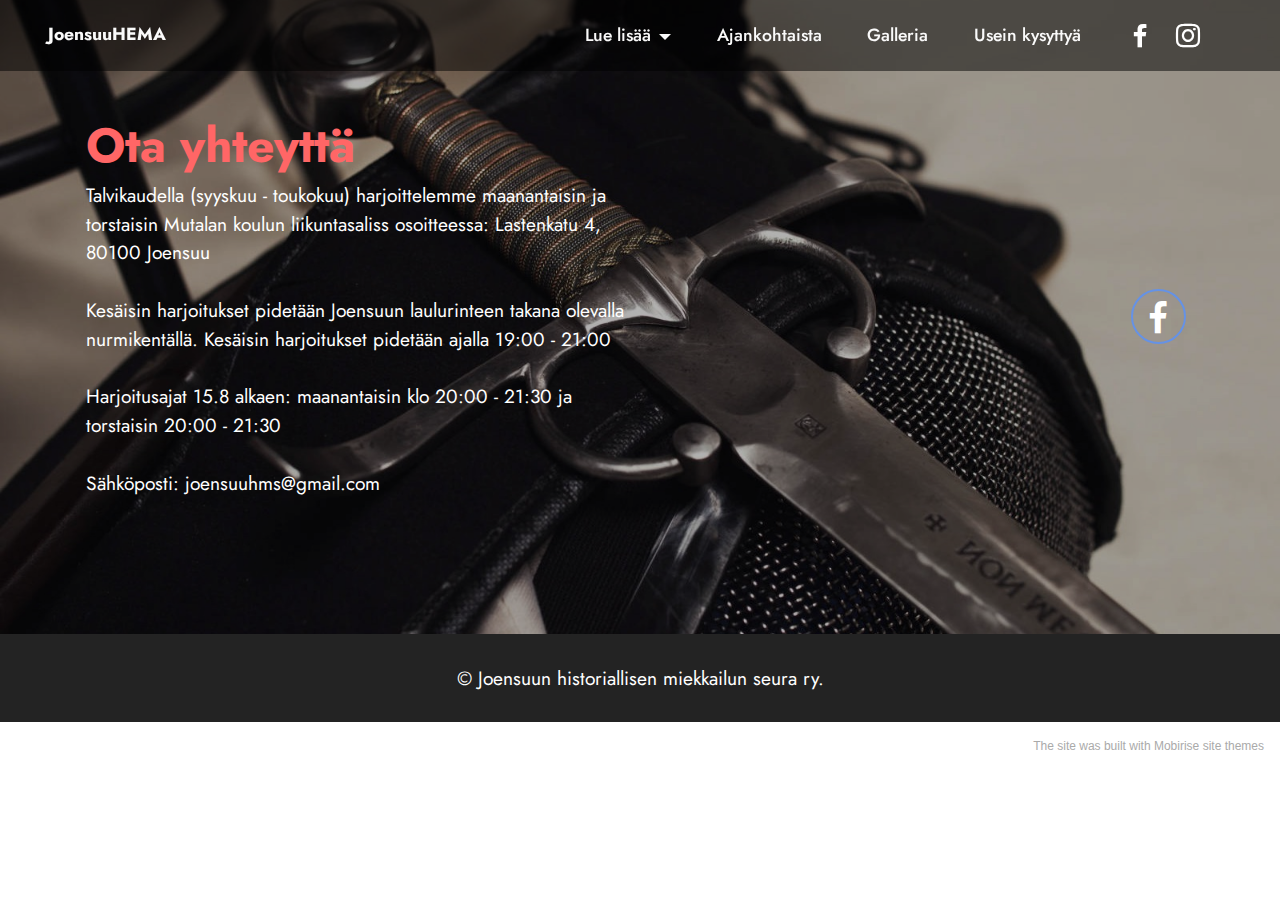
==== contact.html @ f4317c6a "eka lataus" ====
<!DOCTYPE html>
<html  >
<head>
  <!-- Site made with Mobirise Website Builder v5.2.0, https://mobirise.com -->
  <meta charset="UTF-8">
  <meta http-equiv="X-UA-Compatible" content="IE=edge">
  <meta name="generator" content="Mobirise v5.2.0, mobirise.com">
  <meta name="viewport" content="width=device-width, initial-scale=1, minimum-scale=1">
  <link rel="shortcut icon" href="assets/images/logo.png" type="image/x-icon">
  <meta name="description" content="">
  
  
  <title>Ota yhteyttä</title>
  <link rel="stylesheet" href="assets/tether/tether.min.css">
  <link rel="stylesheet" href="assets/bootstrap/css/bootstrap.min.css">
  <link rel="stylesheet" href="assets/bootstrap/css/bootstrap-grid.min.css">
  <link rel="stylesheet" href="assets/bootstrap/css/bootstrap-reboot.min.css">
  <link rel="stylesheet" href="assets/web/assets/gdpr-plugin/gdpr-styles.css">
  <link rel="stylesheet" href="assets/dropdown/css/style.css">
  <link rel="stylesheet" href="assets/socicon/css/styles.css">
  <link rel="stylesheet" href="assets/theme/css/style.css">
  <link rel="preload" as="style" href="assets/mobirise/css/mbr-additional.css"><link rel="stylesheet" href="assets/mobirise/css/mbr-additional.css" type="text/css">
  
  
  
  
</head>
<body>
  
  <section class="menu menu3 cid-siMtjg2NMk" once="menu" id="menu3-18">
    
    <nav class="navbar navbar-dropdown navbar-fixed-top navbar-expand-lg">
        <div class="container-fluid">
            <div class="navbar-brand">
                
                <span class="navbar-caption-wrap"><a class="navbar-caption text-white text-primary display-4" href="index.html">JoensuuHEMA</a></span>
            </div>
            <button class="navbar-toggler" type="button" data-toggle="collapse" data-target="#navbarSupportedContent" aria-controls="navbarNavAltMarkup" aria-expanded="false" aria-label="Toggle navigation">
                <div class="hamburger">
                    <span></span>
                    <span></span>
                    <span></span>
                    <span></span>
                </div>
            </button>
            <div class="collapse navbar-collapse" id="navbarSupportedContent">
                <ul class="navbar-nav nav-dropdown nav-right" data-app-modern-menu="true"><li class="nav-item dropdown"><a class="nav-link link text-white text-primary dropdown-toggle display-4" href="#" data-toggle="dropdown-submenu" aria-expanded="false">Lue lisää</a><div class="dropdown-menu"><a class="text-white text-primary dropdown-item display-4" href="readmore.html" aria-expanded="false">Tietoa lajista</a><a class="text-white text-primary dropdown-item display-4" href="contact.html">Ota yhteyttä</a></div></li>
                    <li class="nav-item"><a class="nav-link link text-white text-primary display-4" href="needtoknow.html">Ajankohtaista</a></li><li class="nav-item"><a class="nav-link link text-white text-primary display-4" href="gallery.html">Galleria</a></li>
                    <li class="nav-item"><a class="nav-link link text-white text-primary display-4" href="faq.html" aria-expanded="false">Usein kysyttyä</a>
                    </li></ul>
                <div class="icons-menu">
                    <a class="iconfont-wrapper" href="https://www.facebook.com/joensuuhms" target="_blank">
                        <span class="p-2 mbr-iconfont socicon-facebook socicon"></span>
                    </a>
                    <a class="iconfont-wrapper" href="https://www.instagram.com/joensuuhms/" target="_blank">
                        <span class="p-2 mbr-iconfont socicon-instagram socicon"></span>
                    </a>
                    
                    
                </div>
                
            </div>
        </div>
    </nav>
</section>

<section class="contacts4 cid-siYjBQ15OX" id="contacts4-1d">

    

    <div class="mbr-overlay" style="opacity: 0.3; background-color: rgb(0, 0, 0);">
    </div>

    <div class="container">
        <div class="row align-items-center justify-content-center">
            <div class="text-content col-12 col-md-6">
                <h2 class="mbr-section-title mbr-fonts-style display-2"><strong>Ota yhteyttä</strong><strong><br></strong></h2>
                <p class="mbr-text mbr-fonts-style display-7">Talvikaudella (syyskuu - toukokuu) harjoittelemme maanantaisin ja torstaisin Mutalan koulun liikuntasaliss osoitteessa: Lastenkatu 4, 80100 Joensuu<strong>
</strong><br>
<br>Kesäisin harjoitukset pidetään Joensuun laulurinteen takana olevalla nurmikentällä. Kesäisin harjoitukset pidetään ajalla 19:00 - 21:00
<br>
<br>Harjoitusajat 15.8 alkaen: maanantaisin  klo 20:00 - 21:30 ja torstaisin 20:00 - 21:30&nbsp;<br><br>Sähköposti: joensuuhms@gmail.com</p>
            </div>
            <div class="icons d-flex align-items-center col-12 col-md-6 justify-content-end mt-md-0 mt-2 flex-wrap">
                <a href="https://www.facebook.com/joensuuhms" target="_blank">
                    <span class="mbr-iconfont mbr-iconfont-social socicon-facebook socicon" style="color: rgb(255, 255, 255); fill: rgb(255, 255, 255);"></span>
                </a>
                
                
                
                
                
                
                
                
                
            </div>
        </div>
    </div>
    
</section>

<section class="footer7 cid-siNSGOagMr" once="footers" id="footer7-19">

    

    

    <div class="container">
        <div class="media-container-row align-center mbr-white">
            <div class="col-12">
                <p class="mbr-text mb-0 mbr-fonts-style display-7">
                    © Joensuun historiallisen miekkailun seura ry.</p>
            </div>
        </div>
    </div>
</section><section style="background-color: #fff; font-family: -apple-system, BlinkMacSystemFont, 'Segoe UI', 'Roboto', 'Helvetica Neue', Arial, sans-serif; color:#aaa; font-size:12px; padding: 0; align-items: center; display: flex;"><a href="https://mobirise.site/e" style="flex: 1 1; height: 3rem; padding-left: 1rem;"></a><p style="flex: 0 0 auto; margin:0; padding-right:1rem;"><a href="https://mobirise.site/q" style="color:#aaa;">The site</a> was built with Mobirise site themes</p></section><script src="assets/web/assets/jquery/jquery.min.js"></script>  <script src="assets/popper/popper.min.js"></script>  <script src="assets/tether/tether.min.js"></script>  <script src="assets/bootstrap/js/bootstrap.min.js"></script>  <script src="assets/web/assets/cookies-alert-plugin/cookies-alert-core.js"></script>  <script src="assets/web/assets/cookies-alert-plugin/cookies-alert-script.js"></script>  <script src="assets/smoothscroll/smooth-scroll.js"></script>  <script src="assets/dropdown/js/nav-dropdown.js"></script>  <script src="assets/dropdown/js/navbar-dropdown.js"></script>  <script src="assets/touchswipe/jquery.touch-swipe.min.js"></script>  <script src="assets/sociallikes/social-likes.js"></script>  <script src="assets/parallax/jarallax.min.js"></script>  <script src="assets/theme/js/script.js"></script>  
  
  
<input name="cookieData" type="hidden" data-cookie-customDialogSelector='null' data-cookie-colorText='#424a4d' data-cookie-colorBg='rgba(234, 239, 241, 0.99)' data-cookie-textButton='Agree' data-cookie-colorButton='' data-cookie-colorLink='#424a4d' data-cookie-underlineLink='true' data-cookie-text="We use cookies to give you the best experience. Read our <a href='privacy.html'>cookie policy</a>.">
  </body>
</html>
---- assets/web/assets/gdpr-plugin/gdpr-styles.css ----
.gdpr-block {
    padding: 10px;
    font-size: 14px;
    display: block;
    width: 100%;
    text-align: center;
}
.gdpr-block.covert {
	display: none;
}
.textGDPR {
    position: relative;
}
.gdpr-block label span.textGDPR input[name='gdpr']{
    width: 15px;
    height: 15px;
    margin: 0;
    position: absolute;
    top: 3px;
    left: -20px;
}
.gdpr-block label {
    color: #a7a7a7;
    vertical-align: middle;
    user-select: none;
    margin-bottom: 0;
}
---- assets/dropdown/css/style.css ----
.navbar-dropdown {
  left: 0;
  padding: 0;
  position: absolute;
  right: 0;
  top: 0;
  transition: all 0.45s ease;
  z-index: 1030;
  background: #282828; }
  .navbar-dropdown .navbar-logo {
    margin-right: 0.8rem;
    transition: margin 0.3s ease-in-out;
    vertical-align: middle; }
    .navbar-dropdown .navbar-logo img {
      height: 3.125rem;
      transition: all 0.3s ease-in-out; }
    .navbar-dropdown .navbar-logo.mbr-iconfont {
      font-size: 3.125rem;
      line-height: 3.125rem; }
  .navbar-dropdown .navbar-caption {
    font-weight: 700;
    white-space: normal;
    vertical-align: -4px;
    line-height: 3.125rem !important; }
    .navbar-dropdown .navbar-caption, .navbar-dropdown .navbar-caption:hover {
      color: inherit;
      text-decoration: none; }
  .navbar-dropdown .mbr-iconfont + .navbar-caption {
    vertical-align: -1px; }
  .navbar-dropdown.navbar-fixed-top {
    position: fixed; }
  .navbar-dropdown .navbar-brand span {
    vertical-align: -4px; }
  .navbar-dropdown.bg-color.transparent {
    background: none; }
  .navbar-dropdown.navbar-short .navbar-brand {
    padding: 0.625rem 0; }
    .navbar-dropdown.navbar-short .navbar-brand span {
      vertical-align: -1px; }
  .navbar-dropdown.navbar-short .navbar-caption {
    line-height: 2.375rem !important;
    vertical-align: -2px; }
  .navbar-dropdown.navbar-short .navbar-logo {
    margin-right: 0.5rem; }
    .navbar-dropdown.navbar-short .navbar-logo img {
      height: 2.375rem; }
    .navbar-dropdown.navbar-short .navbar-logo.mbr-iconfont {
      font-size: 2.375rem;
      line-height: 2.375rem; }
  .navbar-dropdown.navbar-short .mbr-table-cell {
    height: 3.625rem; }
  .navbar-dropdown .navbar-close {
    left: 0.6875rem;
    position: fixed;
    top: 0.75rem;
    z-index: 1000; }
  .navbar-dropdown .hamburger-icon {
    content: "";
    display: inline-block;
    vertical-align: middle;
    width: 16px;
    -webkit-box-shadow: 0 -6px 0 1px #282828,0 0 0 1px #282828,0 6px 0 1px #282828;
    -moz-box-shadow: 0 -6px 0 1px #282828,0 0 0 1px #282828,0 6px 0 1px #282828;
    box-shadow: 0 -6px 0 1px #282828,0 0 0 1px #282828,0 6px 0 1px #282828; }

.dropdown-menu .dropdown-toggle[data-toggle="dropdown-submenu"]::after {
  border-bottom: 0.35em solid transparent;
  border-left: 0.35em solid;
  border-right: 0;
  border-top: 0.35em solid transparent;
  margin-left: 0.3rem; }

.dropdown-menu .dropdown-item:focus {
  outline: 0; }

.nav-dropdown {
  font-size: 0.75rem;
  font-weight: 500;
  height: auto !important; }
  .nav-dropdown .nav-btn {
    padding-left: 1rem; }
  .nav-dropdown .link {
    margin: .667em 1.667em;
    font-weight: 500;
    padding: 0;
    transition: color .2s ease-in-out; }
    .nav-dropdown .link.dropdown-toggle {
      margin-right: 2.583em; }
      .nav-dropdown .link.dropdown-toggle::after {
        margin-left: .25rem;
        border-top: 0.35em solid;
        border-right: 0.35em solid transparent;
        border-left: 0.35em solid transparent;
        border-bottom: 0; }
      .nav-dropdown .link.dropdown-toggle[aria-expanded="true"] {
        margin: 0;
        padding: 0.667em 3.263em  0.667em 1.667em; }
  .nav-dropdown .link::after,
  .nav-dropdown .dropdown-item::after {
    color: inherit; }
  .nav-dropdown .btn {
    font-size: 0.75rem;
    font-weight: 700;
    letter-spacing: 0;
    margin-bottom: 0;
    padding-left: 1.25rem;
    padding-right: 1.25rem; }
  .nav-dropdown .dropdown-menu {
    border-radius: 0;
    border: 0;
    left: 0;
    margin: 0;
    padding-bottom: 1.25rem;
    padding-top: 1.25rem;
    position: relative; }
  .nav-dropdown .dropdown-submenu {
    margin-left: 0.125rem;
    top: 0; }
  .nav-dropdown .dropdown-item {
    font-weight: 500;
    line-height: 2;
    padding: 0.3846em 4.615em 0.3846em 1.5385em;
    position: relative;
    transition: color .2s ease-in-out, background-color .2s ease-in-out; }
    .nav-dropdown .dropdown-item::after {
      margin-top: -0.3077em;
      position: absolute;
      right: 1.1538em;
      top: 50%; }
    .nav-dropdown .dropdown-item:focus, .nav-dropdown .dropdown-item:hover {
      background: none; }

@media (max-width: 767px) {
  .nav-dropdown.navbar-toggleable-sm {
    bottom: 0;
    display: none;
    left: 0;
    overflow-x: hidden;
    position: fixed;
    top: 0;
    transform: translateX(-100%);
    -ms-transform: translateX(-100%);
    -webkit-transform: translateX(-100%);
    width: 18.75rem;
    z-index: 999; } }
.nav-dropdown.navbar-toggleable-xl {
  bottom: 0;
  display: none;
  left: 0;
  overflow-x: hidden;
  position: fixed;
  top: 0;
  transform: translateX(-100%);
  -ms-transform: translateX(-100%);
  -webkit-transform: translateX(-100%);
  width: 18.75rem;
  z-index: 999; }

.nav-dropdown-sm {
  display: block !important;
  overflow-x: hidden;
  overflow: auto;
  padding-top: 3.875rem; }
  .nav-dropdown-sm::after {
    content: "";
    display: block;
    height: 3rem;
    width: 100%; }
  .nav-dropdown-sm.collapse.in ~ .navbar-close {
    display: block !important; }
  .nav-dropdown-sm.collapsing, .nav-dropdown-sm.collapse.in {
    transform: translateX(0);
    -ms-transform: translateX(0);
    -webkit-transform: translateX(0);
    transition: all 0.25s ease-out;
    -webkit-transition: all 0.25s ease-out;
    background: #282828; }
  .nav-dropdown-sm.collapsing[aria-expanded="false"] {
    transform: translateX(-100%);
    -ms-transform: translateX(-100%);
    -webkit-transform: translateX(-100%); }
  .nav-dropdown-sm .nav-item {
    display: block;
    margin-left: 0 !important;
    padding-left: 0; }
  .nav-dropdown-sm .link,
  .nav-dropdown-sm .dropdown-item {
    border-top: 1px dotted rgba(255, 255, 255, 0.1);
    font-size: 0.8125rem;
    line-height: 1.6;
    margin: 0 !important;
    padding: 0.875rem 2.4rem 0.875rem 1.5625rem !important;
    position: relative;
    white-space: normal; }
    .nav-dropdown-sm .link:focus, .nav-dropdown-sm .link:hover,
    .nav-dropdown-sm .dropdown-item:focus,
    .nav-dropdown-sm .dropdown-item:hover {
      background: rgba(0, 0, 0, 0.2) !important;
      color: #c0a375; }
  .nav-dropdown-sm .nav-btn {
    position: relative;
    padding: 1.5625rem 1.5625rem 0 1.5625rem; }
    .nav-dropdown-sm .nav-btn::before {
      border-top: 1px dotted rgba(255, 255, 255, 0.1);
      content: "";
      left: 0;
      position: absolute;
      top: 0;
      width: 100%; }
    .nav-dropdown-sm .nav-btn + .nav-btn {
      padding-top: 0.625rem; }
      .nav-dropdown-sm .nav-btn + .nav-btn::before {
        display: none; }
  .nav-dropdown-sm .btn {
    padding: 0.625rem 0; }
  .nav-dropdown-sm .dropdown-toggle[data-toggle="dropdown-submenu"]::after {
    margin-left: .25rem;
    border-top: 0.35em solid;
    border-right: 0.35em solid transparent;
    border-left: 0.35em solid transparent;
    border-bottom: 0; }
  .nav-dropdown-sm .dropdown-toggle[data-toggle="dropdown-submenu"][aria-expanded="true"]::after {
    border-top: 0;
    border-right: 0.35em solid transparent;
    border-left: 0.35em solid transparent;
    border-bottom: 0.35em solid; }
  .nav-dropdown-sm .dropdown-menu {
    margin: 0;
    padding: 0;
    position: relative;
    top: 0;
    left: 0;
    width: 100%;
    border: 0;
    float: none;
    border-radius: 0;
    background: none; }
  .nav-dropdown-sm .dropdown-submenu {
    left: 100%;
    margin-left: 0.125rem;
    margin-top: -1.25rem;
    top: 0; }

.navbar-toggleable-sm .nav-dropdown .dropdown-menu {
  position: absolute; }

.navbar-toggleable-sm .nav-dropdown .dropdown-submenu {
  left: 100%;
  margin-left: 0.125rem;
  margin-top: -1.25rem;
  top: 0; }

.navbar-toggleable-sm.opened .nav-dropdown .dropdown-menu {
  position: relative; }

.navbar-toggleable-sm.opened .nav-dropdown .dropdown-submenu {
  left: 0;
  margin-left: 00rem;
  margin-top: 0rem;
  top: 0; }

.is-builder .nav-dropdown.collapsing {
  transition: none !important; }

/*# sourceMappingURL=style.css.map */
---- assets/socicon/css/styles.css ----
@charset "UTF-8";

@font-face {
  font-family: 'Socicon';
  src:  url('../fonts/socicon.eot');
  src:  url('../fonts/socicon.eot?#iefix') format('embedded-opentype'),
    url('../fonts/socicon.woff2') format('woff2'),
    url('../fonts/socicon.ttf') format('truetype'),
    url('../fonts/socicon.woff') format('woff'),
    url('../fonts/socicon.svg#socicon') format('svg');
  font-weight: normal;
  font-style: normal;
}

[data-icon]:before {
  font-family: "socicon" !important;
  content: attr(data-icon);
  font-style: normal !important;
  font-weight: normal !important;
  font-variant: normal !important;
  text-transform: none !important;
  speak: none;
  line-height: 1;
  -webkit-font-smoothing: antialiased;
  -moz-osx-font-smoothing: grayscale;
}

[class^="socicon-"], [class*=" socicon-"] {
  /* use !important to prevent issues with browser extensions that change fonts */
  font-family: 'Socicon' !important;
  speak: none;
  font-style: normal;
  font-weight: normal;
  font-variant: normal;
  text-transform: none;
  line-height: 1;

  /* Better Font Rendering =========== */
  -webkit-font-smoothing: antialiased;
  -moz-osx-font-smoothing: grayscale;
}

.socicon-eitaa:before {
  content: "\e97c";
}
.socicon-soroush:before {
  content: "\e97d";
}
.socicon-bale:before {
  content: "\e97e";
}
.socicon-zazzle:before {
  content: "\e97b";
}
.socicon-society6:before {
  content: "\e97a";
}
.socicon-redbubble:before {
  content: "\e979";
}
.socicon-avvo:before {
  content: "\e978";
}
.socicon-stitcher:before {
  content: "\e977";
}
.socicon-googlehangouts:before {
  content: "\e974";
}
.socicon-dlive:before {
  content: "\e975";
}
.socicon-vsco:before {
  content: "\e976";
}
.socicon-flipboard:before {
  content: "\e973";
}
.socicon-ubuntu:before {
  content: "\e958";
}
.socicon-artstation:before {
  content: "\e959";
}
.socicon-invision:before {
  content: "\e95a";
}
.socicon-torial:before {
  content: "\e95b";
}
.socicon-collectorz:before {
  content: "\e95c";
}
.socicon-seenthis:before {
  content: "\e95d";
}
.socicon-googleplaymusic:before {
  content: "\e95e";
}
.socicon-debian:before {
  content: "\e95f";
}
.socicon-filmfreeway:before {
  content: "\e960";
}
.socicon-gnome:before {
  content: "\e961";
}
.socicon-itchio:before {
  content: "\e962";
}
.socicon-jamendo:before {
  content: "\e963";
}
.socicon-mix:before {
  content: "\e964";
}
.socicon-sharepoint:before {
  content: "\e965";
}
.socicon-tinder:before {
  content: "\e966";
}
.socicon-windguru:before {
  content: "\e967";
}
.socicon-cdbaby:before {
  content: "\e968";
}
.socicon-elementaryos:before {
  content: "\e969";
}
.socicon-stage32:before {
  content: "\e96a";
}
.socicon-tiktok:before {
  content: "\e96b";
}
.socicon-gitter:before {
  content: "\e96c";
}
.socicon-letterboxd:before {
  content: "\e96d";
}
.socicon-threema:before {
  content: "\e96e";
}
.socicon-splice:before {
  content: "\e96f";
}
.socicon-metapop:before {
  content: "\e970";
}
.socicon-naver:before {
  content: "\e971";
}
.socicon-remote:before {
  content: "\e972";
}
.socicon-internet:before {
  content: "\e957";
}
.socicon-moddb:before {
  content: "\e94b";
}
.socicon-indiedb:before {
  content: "\e94c";
}
.socicon-traxsource:before {
  content: "\e94d";
}
.socicon-gamefor:before {
  content: "\e94e";
}
.socicon-pixiv:before {
  content: "\e94f";
}
.socicon-myanimelist:before {
  content: "\e950";
}
.socicon-blackberry:before {
  content: "\e951";
}
.socicon-wickr:before {
  content: "\e952";
}
.socicon-spip:before {
  content: "\e953";
}
.socicon-napster:before {
  content: "\e954";
}
.socicon-beatport:before {
  content: "\e955";
}
.socicon-hackerone:before {
  content: "\e956";
}
.socicon-hackernews:before {
  content: "\e946";
}
.socicon-smashwords:before {
  content: "\e947";
}
.socicon-kobo:before {
  content: "\e948";
}
.socicon-bookbub:before {
  content: "\e949";
}
.socicon-mailru:before {
  content: "\e94a";
}
.socicon-gitlab:before {
  content: "\e945";
}
.socicon-instructables:before {
  content: "\e944";
}
.socicon-portfolio:before {
  content: "\e943";
}
.socicon-codered:before {
  content: "\e940";
}
.socicon-origin:before {
  content: "\e941";
}
.socicon-nextdoor:before {
  content: "\e942";
}
.socicon-udemy:before {
  content: "\e93f";
}
.socicon-livemaster:before {
  content: "\e93e";
}
.socicon-crunchbase:before {
  content: "\e93b";
}
.socicon-homefy:before {
  content: "\e93c";
}
.socicon-calendly:before {
  content: "\e93d";
}
.socicon-realtor:before {
  content: "\e90f";
}
.socicon-tidal:before {
  content: "\e910";
}
.socicon-qobuz:before {
  content: "\e911";
}
.socicon-natgeo:before {
  content: "\e912";
}
.socicon-mastodon:before {
  content: "\e913";
}
.socicon-unsplash:before {
  content: "\e914";
}
.socicon-homeadvisor:before {
  content: "\e915";
}
.socicon-angieslist:before {
  content: "\e916";
}
.socicon-codepen:before {
  content: "\e917";
}
.socicon-slack:before {
  content: "\e918";
}
.socicon-openaigym:before {
  content: "\e919";
}
.socicon-logmein:before {
  content: "\e91a";
}
.socicon-fiverr:before {
  content: "\e91b";
}
.socicon-gotomeeting:before {
  content: "\e91c";
}
.socicon-aliexpress:before {
  content: "\e91d";
}
.socicon-guru:before {
  content: "\e91e";
}
.socicon-appstore:before {
  content: "\e91f";
}
.socicon-homes:before {
  content: "\e920";
}
.socicon-zoom:before {
  content: "\e921";
}
.socicon-alibaba:before {
  content: "\e922";
}
.socicon-craigslist:before {
  content: "\e923";
}
.socicon-wix:before {
  content: "\e924";
}
.socicon-redfin:before {
  content: "\e925";
}
.socicon-googlecalendar:before {
  content: "\e926";
}
.socicon-shopify:before {
  content: "\e927";
}
.socicon-freelancer:before {
  content: "\e928";
}
.socicon-seedrs:before {
  content: "\e929";
}
.socicon-bing:before {
  content: "\e92a";
}
.socicon-doodle:before {
  content: "\e92b";
}
.socicon-bonanza:before {
  content: "\e92c";
}
.socicon-squarespace:before {
  content: "\e92d";
}
.socicon-toptal:before {
  content: "\e92e";
}
.socicon-gust:before {
  content: "\e92f";
}
.socicon-ask:before {
  content: "\e930";
}
.socicon-trulia:before {
  content: "\e931";
}
.socicon-loomly:before {
  content: "\e932";
}
.socicon-ghost:before {
  content: "\e933";
}
.socicon-upwork:before {
  content: "\e934";
}
.socicon-fundable:before {
  content: "\e935";
}
.socicon-booking:before {
  content: "\e936";
}
.socicon-googlemaps:before {
  content: "\e937";
}
.socicon-zillow:before {
  content: "\e938";
}
.socicon-niconico:before {
  content: "\e939";
}
.socicon-toneden:before {
  content: "\e93a";
}
.socicon-augment:before {
  content: "\e908";
}
.socicon-bitbucket:before {
  content: "\e909";
}
.socicon-fyuse:before {
  content: "\e90a";
}
.socicon-yt-gaming:before {
  content: "\e90b";
}
.socicon-sketchfab:before {
  content: "\e90c";
}
.socicon-mobcrush:before {
  content: "\e90d";
}
.socicon-microsoft:before {
  content: "\e90e";
}
.socicon-pandora:before {
  content: "\e907";
}
.socicon-messenger:before {
  content: "\e906";
}
.socicon-gamewisp:before {
  content: "\e905";
}
.socicon-bloglovin:before {
  content: "\e904";
}
.socicon-tunein:before {
  content: "\e903";
}
.socicon-gamejolt:before {
  content: "\e901";
}
.socicon-trello:before {
  content: "\e902";
}
.socicon-spreadshirt:before {
  content: "\e900";
}
.socicon-500px:before {
  content: "\e000";
}
.socicon-8tracks:before {
  content: "\e001";
}
.socicon-airbnb:before {
  content: "\e002";
}
.socicon-alliance:before {
  content: "\e003";
}
.socicon-amazon:before {
  content: "\e004";
}
.socicon-amplement:before {
  content: "\e005";
}
.socicon-android:before {
  content: "\e006";
}
.socicon-angellist:before {
  content: "\e007";
}
.socicon-apple:before {
  content: "\e008";
}
.socicon-appnet:before {
  content: "\e009";
}
.socicon-baidu:before {
  content: "\e00a";
}
.socicon-bandcamp:before {
  content: "\e00b";
}
.socicon-battlenet:before {
  content: "\e00c";
}
.socicon-mixer:before {
  content: "\e00d";
}
.socicon-bebee:before {
  content: "\e00e";
}
.socicon-bebo:before {
  content: "\e00f";
}
.socicon-behance:before {
  content: "\e010";
}
.socicon-blizzard:before {
  content: "\e011";
}
.socicon-blogger:before {
  content: "\e012";
}
.socicon-buffer:before {
  content: "\e013";
}
.socicon-chrome:before {
  content: "\e014";
}
.socicon-coderwall:before {
  content: "\e015";
}
.socicon-curse:before {
  content: "\e016";
}
.socicon-dailymotion:before {
  content: "\e017";
}
.socicon-deezer:before {
  content: "\e018";
}
.socicon-delicious:before {
  content: "\e019";
}
.socicon-deviantart:before {
  content: "\e01a";
}
.socicon-diablo:before {
  content: "\e01b";
}
.socicon-digg:before {
  content: "\e01c";
}
.socicon-discord:before {
  content: "\e01d";
}
.socicon-disqus:before {
  content: "\e01e";
}
.socicon-douban:before {
  content: "\e01f";
}
.socicon-draugiem:before {
  content: "\e020";
}
.socicon-dribbble:before {
  content: "\e021";
}
.socicon-drupal:before {
  content: "\e022";
}
.socicon-ebay:before {
  content: "\e023";
}
.socicon-ello:before {
  content: "\e024";
}
.socicon-endomodo:before {
  content: "\e025";
}
.socicon-envato:before {
  content: "\e026";
}
.socicon-etsy:before {
  content: "\e027";
}
.socicon-facebook:before {
  content: "\e028";
}
.socicon-feedburner:before {
  content: "\e029";
}
.socicon-filmweb:before {
  content: "\e02a";
}
.socicon-firefox:before {
  content: "\e02b";
}
.socicon-flattr:before {
  content: "\e02c";
}
.socicon-flickr:before {
  content: "\e02d";
}
.socicon-formulr:before {
  content: "\e02e";
}
.socicon-forrst:before {
  content: "\e02f";
}
.socicon-foursquare:before {
  content: "\e030";
}
.socicon-friendfeed:before {
  content: "\e031";
}
.socicon-github:before {
  content: "\e032";
}
.socicon-goodreads:before {
  content: "\e033";
}
.socicon-google:before {
  content: "\e034";
}
.socicon-googlescholar:before {
  content: "\e035";
}
.socicon-googlegroups:before {
  content: "\e036";
}
.socicon-googlephotos:before {
  content: "\e037";
}
.socicon-googleplus:before {
  content: "\e038";
}
.socicon-grooveshark:before {
  content: "\e039";
}
.socicon-hackerrank:before {
  content: "\e03a";
}
.socicon-hearthstone:before {
  content: "\e03b";
}
.socicon-hellocoton:before {
  content: "\e03c";
}
.socicon-heroes:before {
  content: "\e03d";
}
.socicon-smashcast:before {
  content: "\e03e";
}
.socicon-horde:before {
  content: "\e03f";
}
.socicon-houzz:before {
  content: "\e040";
}
.socicon-icq:before {
  content: "\e041";
}
.socicon-identica:before {
  content: "\e042";
}
.socicon-imdb:before {
  content: "\e043";
}
.socicon-instagram:before {
  content: "\e044";
}
.socicon-issuu:before {
  content: "\e045";
}
.socicon-istock:before {
  content: "\e046";
}
.socicon-itunes:before {
  content: "\e047";
}
.socicon-keybase:before {
  content: "\e048";
}
.socicon-lanyrd:before {
  content: "\e049";
}
.socicon-lastfm:before {
  content: "\e04a";
}
.socicon-line:before {
  content: "\e04b";
}
.socicon-linkedin:before {
  content: "\e04c";
}
.socicon-livejournal:before {
  content: "\e04d";
}
.socicon-lyft:before {
  content: "\e04e";
}
.socicon-macos:before {
  content: "\e04f";
}
.socicon-mail:before {
  content: "\e050";
}
.socicon-medium:before {
  content: "\e051";
}
.socicon-meetup:before {
  content: "\e052";
}
.socicon-mixcloud:before {
  content: "\e053";
}
.socicon-modelmayhem:before {
  content: "\e054";
}
.socicon-mumble:before {
  content: "\e055";
}
.socicon-myspace:before {
  content: "\e056";
}
.socicon-newsvine:before {
  content: "\e057";
}
.socicon-nintendo:before {
  content: "\e058";
}
.socicon-npm:before {
  content: "\e059";
}
.socicon-odnoklassniki:before {
  content: "\e05a";
}
.socicon-openid:before {
  content: "\e05b";
}
.socicon-opera:before {
  content: "\e05c";
}
.socicon-outlook:before {
  content: "\e05d";
}
.socicon-overwatch:before {
  content: "\e05e";
}
.socicon-patreon:before {
  content: "\e05f";
}
.socicon-paypal:before {
  content: "\e060";
}
.socicon-periscope:before {
  content: "\e061";
}
.socicon-persona:before {
  content: "\e062";
}
.socicon-pinterest:before {
  content: "\e063";
}
.socicon-play:before {
  content: "\e064";
}
.socicon-player:before {
  content: "\e065";
}
.socicon-playstation:before {
  content: "\e066";
}
.socicon-pocket:before {
  content: "\e067";
}
.socicon-qq:before {
  content: "\e068";
}
.socicon-quora:before {
  content: "\e069";
}
.socicon-raidcall:before {
  content: "\e06a";
}
.socicon-ravelry:before {
  content: "\e06b";
}
.socicon-reddit:before {
  content: "\e06c";
}
.socicon-renren:before {
  content: "\e06d";
}
.socicon-researchgate:before {
  content: "\e06e";
}
.socicon-residentadvisor:before {
  content: "\e06f";
}
.socicon-reverbnation:before {
  content: "\e070";
}
.socicon-rss:before {
  content: "\e071";
}
.socicon-sharethis:before {
  content: "\e072";
}
.socicon-skype:before {
  content: "\e073";
}
.socicon-slideshare:before {
  content: "\e074";
}
.socicon-smugmug:before {
  content: "\e075";
}
.socicon-snapchat:before {
  content: "\e076";
}
.socicon-songkick:before {
  content: "\e077";
}
.socicon-soundcloud:before {
  content: "\e078";
}
.socicon-spotify:before {
  content: "\e079";
}
.socicon-stackexchange:before {
  content: "\e07a";
}
.socicon-stackoverflow:before {
  content: "\e07b";
}
.socicon-starcraft:before {
  content: "\e07c";
}
.socicon-stayfriends:before {
  content: "\e07d";
}
.socicon-steam:before {
  content: "\e07e";
}
.socicon-storehouse:before {
  content: "\e07f";
}
.socicon-strava:before {
  content: "\e080";
}
.socicon-streamjar:before {
  content: "\e081";
}
.socicon-stumbleupon:before {
  content: "\e082";
}
.socicon-swarm:before {
  content: "\e083";
}
.socicon-teamspeak:before {
  content: "\e084";
}
.socicon-teamviewer:before {
  content: "\e085";
}
.socicon-technorati:before {
  content: "\e086";
}
.socicon-telegram:before {
  content: "\e087";
}
.socicon-tripadvisor:before {
  content: "\e088";
}
.socicon-tripit:before {
  content: "\e089";
}
.socicon-triplej:before {
  content: "\e08a";
}
.socicon-tumblr:before {
  content: "\e08b";
}
.socicon-twitch:before {
  content: "\e08c";
}
.socicon-twitter:before {
  content: "\e08d";
}
.socicon-uber:before {
  content: "\e08e";
}
.socicon-ventrilo:before {
  content: "\e08f";
}
.socicon-viadeo:before {
  content: "\e090";
}
.socicon-viber:before {
  content: "\e091";
}
.socicon-viewbug:before {
  content: "\e092";
}
.socicon-vimeo:before {
  content: "\e093";
}
.socicon-vine:before {
  content: "\e094";
}
.socicon-vkontakte:before {
  content: "\e095";
}
.socicon-warcraft:before {
  content: "\e096";
}
.socicon-wechat:before {
  content: "\e097";
}
.socicon-weibo:before {
  content: "\e098";
}
.socicon-whatsapp:before {
  content: "\e099";
}
.socicon-wikipedia:before {
  content: "\e09a";
}
.socicon-windows:before {
  content: "\e09b";
}
.socicon-wordpress:before {
  content: "\e09c";
}
.socicon-wykop:before {
  content: "\e09d";
}
.socicon-xbox:before {
  content: "\e09e";
}
.socicon-xing:before {
  content: "\e09f";
}
.socicon-yahoo:before {
  content: "\e0a0";
}
.socicon-yammer:before {
  content: "\e0a1";
}
.socicon-yandex:before {
  content: "\e0a2";
}
.socicon-yelp:before {
  content: "\e0a3";
}
.socicon-younow:before {
  content: "\e0a4";
}
.socicon-youtube:before {
  content: "\e0a5";
}
.socicon-zapier:before {
  content: "\e0a6";
}
.socicon-zerply:before {
  content: "\e0a7";
}
.socicon-zomato:before {
  content: "\e0a8";
}
.socicon-zynga:before {
  content: "\e0a9";
}
---- assets/theme/css/style.css ----
section {
  background-color: #ffffff;
}

body {
  font-style: normal;
  line-height: 1.5;
  font-weight: 400;
  color: #232323;
  position: relative;
}

section,
.container,
.container-fluid {
  position: relative;
  word-wrap: break-word;
}

a.mbr-iconfont:hover {
  text-decoration: none;
}

.article .lead p,
.article .lead ul,
.article .lead ol,
.article .lead pre,
.article .lead blockquote {
  margin-bottom: 0;
}

a {
  font-style: normal;
  font-weight: 400;
  cursor: pointer;
}

a, a:hover {
  text-decoration: none;
}

.mbr-section-title {
  font-style: normal;
  line-height: 1.3;
}

.mbr-section-subtitle {
  line-height: 1.3;
}

.mbr-text {
  font-style: normal;
  line-height: 1.7;
}

h1,
h2,
h3,
h4,
h5,
h6,
.display-1,
.display-2,
.display-4,
.display-5,
.display-7,
span,
p,
a {
  line-height: 1;
  word-break: break-word;
  word-wrap: break-word;
  font-weight: 400;
}

b,
strong {
  font-weight: bold;
}

input:-webkit-autofill, input:-webkit-autofill:hover, input:-webkit-autofill:focus, input:-webkit-autofill:active {
  -webkit-transition-delay: 9999s;
          transition-delay: 9999s;
  -webkit-transition-property: background-color, color;
  transition-property: background-color, color;
}

textarea[type="hidden"] {
  display: none;
}

section {
  background-position: 50% 50%;
  background-repeat: no-repeat;
  background-size: cover;
}

section .mbr-background-video,
section .mbr-background-video-preview {
  position: absolute;
  bottom: 0;
  left: 0;
  right: 0;
  top: 0;
}

.hidden {
  visibility: hidden;
}

.mbr-z-index20 {
  z-index: 20;
}

/*! Base colors */
.mbr-white {
  color: #ffffff;
}

.mbr-black {
  color: #111111;
}

.mbr-bg-white {
  background-color: #ffffff;
}

.mbr-bg-black {
  background-color: #000000;
}

/*! Text-aligns */
.align-left {
  text-align: left;
}

.align-center {
  text-align: center;
}

.align-right {
  text-align: right;
}

/*! Font-weight  */
.mbr-light {
  font-weight: 300;
}

.mbr-regular {
  font-weight: 400;
}

.mbr-semibold {
  font-weight: 500;
}

.mbr-bold {
  font-weight: 700;
}

/*! Media  */
.media-content {
  -ms-flex-preferred-size: 100%;
      flex-basis: 100%;
}

.media-container-row {
  display: -webkit-box;
  display: -ms-flexbox;
  display: flex;
  -webkit-box-orient: horizontal;
  -webkit-box-direction: normal;
      -ms-flex-direction: row;
          flex-direction: row;
  -ms-flex-wrap: wrap;
      flex-wrap: wrap;
  -webkit-box-pack: center;
      -ms-flex-pack: center;
          justify-content: center;
  -ms-flex-line-pack: center;
      align-content: center;
  -webkit-box-align: start;
      -ms-flex-align: start;
          align-items: start;
}

.media-container-row .media-size-item {
  width: 400px;
}

.media-container-column {
  display: -webkit-box;
  display: -ms-flexbox;
  display: flex;
  -webkit-box-orient: vertical;
  -webkit-box-direction: normal;
      -ms-flex-direction: column;
          flex-direction: column;
  -ms-flex-wrap: wrap;
      flex-wrap: wrap;
  -webkit-box-pack: center;
      -ms-flex-pack: center;
          justify-content: center;
  -ms-flex-line-pack: center;
      align-content: center;
  -webkit-box-align: stretch;
      -ms-flex-align: stretch;
          align-items: stretch;
}

.media-container-column > * {
  width: 100%;
}

@media (min-width: 992px) {
  .media-container-row {
    -ms-flex-wrap: nowrap;
        flex-wrap: nowrap;
  }
}

figure {
  margin-bottom: 0;
  overflow: hidden;
}

figure[mbr-media-size] {
  -webkit-transition: width 0.1s;
  transition: width 0.1s;
}

img,
iframe {
  display: block;
  width: 100%;
}

.card {
  background-color: transparent;
  border: none;
}

.card-box {
  width: 100%;
}

.card-img {
  text-align: center;
  -ms-flex-negative: 0;
      flex-shrink: 0;
  -webkit-flex-shrink: 0;
}

.media {
  max-width: 100%;
  margin: 0 auto;
}

.mbr-figure {
  -ms-flex-item-align: center;
      -ms-grid-row-align: center;
      align-self: center;
}

.media-container > div {
  max-width: 100%;
}

.mbr-figure img,
.card-img img {
  width: 100%;
}

@media (max-width: 991px) {
  .media-size-item {
    width: auto !important;
  }
  .media {
    width: auto;
  }
  .mbr-figure {
    width: 100% !important;
  }
}

/*! Buttons */
.mbr-section-btn {
  margin-left: -0.6rem;
  margin-right: -0.6rem;
  font-size: 0;
}

.btn {
  font-weight: 600;
  border-width: 1px;
  font-style: normal;
  margin: 0.6rem 0.6rem;
  white-space: normal;
  -webkit-transition: all 0.2s ease-in-out;
  transition: all 0.2s ease-in-out;
  display: -webkit-inline-box;
  display: -ms-inline-flexbox;
  display: inline-flex;
  -webkit-box-align: center;
      -ms-flex-align: center;
          align-items: center;
  -webkit-box-pack: center;
      -ms-flex-pack: center;
          justify-content: center;
  word-break: break-word;
}

.btn-sm {
  font-weight: 600;
  letter-spacing: 0px;
  -webkit-transition: all 0.3s ease-in-out;
  transition: all 0.3s ease-in-out;
}

.btn-md {
  font-weight: 600;
  letter-spacing: 0px;
  -webkit-transition: all 0.3s ease-in-out;
  transition: all 0.3s ease-in-out;
}

.btn-lg {
  font-weight: 600;
  letter-spacing: 0px;
  -webkit-transition: all 0.3s ease-in-out;
  transition: all 0.3s ease-in-out;
}

.btn-form {
  margin: 0;
}

.btn-form:hover {
  cursor: pointer;
}

nav .mbr-section-btn {
  margin-left: 0rem;
  margin-right: 0rem;
}

/*! Btn icon margin */
.btn .mbr-iconfont,
.btn.btn-sm .mbr-iconfont {
  -webkit-box-ordinal-group: 2;
      -ms-flex-order: 1;
          order: 1;
  cursor: pointer;
  margin-left: 0.5rem;
  vertical-align: sub;
}

.btn.btn-md .mbr-iconfont,
.btn.btn-md .mbr-iconfont {
  margin-left: 0.8rem;
}

.mbr-regular {
  font-weight: 400;
}

.mbr-semibold {
  font-weight: 500;
}

.mbr-bold {
  font-weight: 700;
}

[type="submit"] {
  -webkit-appearance: none;
}

/*! Full-screen */
.mbr-fullscreen .mbr-overlay {
  min-height: 100vh;
}

.mbr-fullscreen {
  display: -webkit-box;
  display: -ms-flexbox;
  display: flex;
  display: -moz-flex;
  display: -ms-flex;
  display: -o-flex;
  -webkit-box-align: center;
      -ms-flex-align: center;
          align-items: center;
  min-height: 100vh;
  padding-top: 3rem;
  padding-bottom: 3rem;
}

/*! Map */
.map {
  height: 25rem;
  position: relative;
}

.map iframe {
  width: 100%;
  height: 100%;
}

/*! Scroll to top arrow */
.mbr-arrow-up {
  bottom: 25px;
  right: 90px;
  position: fixed;
  text-align: right;
  z-index: 5000;
  color: #ffffff;
  font-size: 22px;
}

.mbr-arrow-up a {
  background: rgba(0, 0, 0, 0.2);
  border-radius: 50%;
  color: #fff;
  display: inline-block;
  height: 60px;
  width: 60px;
  border: 2px solid #fff;
  outline-style: none !important;
  position: relative;
  text-decoration: none;
  -webkit-transition: all 0.3s ease-in-out;
  transition: all 0.3s ease-in-out;
  cursor: pointer;
  text-align: center;
}

.mbr-arrow-up a:hover {
  background-color: rgba(0, 0, 0, 0.4);
}

.mbr-arrow-up a i {
  line-height: 60px;
}

.mbr-arrow-up-icon {
  display: block;
  color: #fff;
}

.mbr-arrow-up-icon::before {
  content: "\203a";
  display: inline-block;
  font-family: serif;
  font-size: 22px;
  line-height: 1;
  font-style: normal;
  position: relative;
  top: 6px;
  left: -4px;
  -webkit-transform: rotate(-90deg);
          transform: rotate(-90deg);
}

/*! Arrow Down */
.mbr-arrow {
  position: absolute;
  bottom: 45px;
  left: 50%;
  width: 60px;
  height: 60px;
  cursor: pointer;
  background-color: rgba(80, 80, 80, 0.5);
  border-radius: 50%;
  -webkit-transform: translateX(-50%);
          transform: translateX(-50%);
}

@media (max-width: 767px) {
  .mbr-arrow {
    display: none;
  }
}

.mbr-arrow > a {
  display: inline-block;
  text-decoration: none;
  outline-style: none;
  -webkit-animation: arrowdown 1.7s ease-in-out infinite;
          animation: arrowdown 1.7s ease-in-out infinite;
  color: #ffffff;
}

.mbr-arrow > a > i {
  position: absolute;
  top: -2px;
  left: 15px;
  font-size: 2rem;
}

#scrollToTop a i::before {
  content: "";
  position: absolute;
  display: block;
  border-bottom: 2.5px solid #fff;
  border-left: 2.5px solid #fff;
  width: 27.8%;
  height: 27.8%;
  left: 50%;
  top: 50%;
  -webkit-transform: rotate(135deg);
  transform: translateY(-30%) translateX(-50%) rotate(135deg);
}

@keyframes arrowdown {
  0% {
    -webkit-transform: translateY(0px);
            transform: translateY(0px);
  }
  50% {
    -webkit-transform: translateY(-5px);
            transform: translateY(-5px);
  }
  100% {
    -webkit-transform: translateY(0px);
            transform: translateY(0px);
  }
}

@-webkit-keyframes arrowdown {
  0% {
    -webkit-transform: translateY(0px);
            transform: translateY(0px);
  }
  50% {
    -webkit-transform: translateY(-5px);
            transform: translateY(-5px);
  }
  100% {
    -webkit-transform: translateY(0px);
            transform: translateY(0px);
  }
}

@media (max-width: 500px) {
  .mbr-arrow-up {
    left: 50%;
    right: auto;
  }
}

/*Gradients animation*/
@keyframes gradient-animation {
  from {
    background-position: 0% 100%;
    -webkit-animation-timing-function: ease-in-out;
            animation-timing-function: ease-in-out;
  }
  to {
    background-position: 100% 0%;
    -webkit-animation-timing-function: ease-in-out;
            animation-timing-function: ease-in-out;
  }
}

@-webkit-keyframes gradient-animation {
  from {
    background-position: 0% 100%;
    -webkit-animation-timing-function: ease-in-out;
            animation-timing-function: ease-in-out;
  }
  to {
    background-position: 100% 0%;
    -webkit-animation-timing-function: ease-in-out;
            animation-timing-function: ease-in-out;
  }
}

.bg-gradient {
  background-size: 200% 200%;
  animation: gradient-animation 5s infinite alternate;
  -webkit-animation: gradient-animation 5s infinite alternate;
}

.menu .navbar-brand {
  display: -webkit-flex;
}

.menu .navbar-brand span {
  display: -webkit-box;
  display: -ms-flexbox;
  display: flex;
  display: -webkit-flex;
}

.menu .navbar-brand .navbar-caption-wrap {
  display: -webkit-flex;
}

.menu .navbar-brand .navbar-logo img {
  display: -webkit-flex;
}

@media (min-width: 768px) and (max-width: 991px) {
  .menu .navbar-toggleable-sm .navbar-nav {
    display: -webkit-box;
    display: -ms-flexbox;
  }
}

@media (max-width: 991px) {
  .menu .navbar-collapse {
    max-height: 93.5vh;
  }
  .menu .navbar-collapse.show {
    overflow: auto;
  }
}

@media (min-width: 992px) {
  .menu .navbar-nav.nav-dropdown {
    display: -webkit-flex;
  }
  .menu .navbar-toggleable-sm .navbar-collapse {
    display: -webkit-flex !important;
  }
  .menu .collapsed .navbar-collapse {
    max-height: 93.5vh;
  }
  .menu .collapsed .navbar-collapse.show {
    overflow: auto;
  }
}

@media (max-width: 767px) {
  .menu .navbar-collapse {
    max-height: 80vh;
  }
}

.nav-link .mbr-iconfont {
  margin-right: .5rem;
}

.navbar {
  display: -webkit-flex;
  -webkit-flex-wrap: wrap;
  -webkit-align-items: center;
  -webkit-justify-content: space-between;
}

.navbar-collapse {
  -webkit-flex-basis: 100%;
  -webkit-flex-grow: 1;
  -webkit-align-items: center;
}

.nav-dropdown .link {
  padding: 0.667em 1.667em !important;
  margin: 0 !important;
}

.nav {
  display: -webkit-flex;
  -webkit-flex-wrap: wrap;
}

.row {
  display: -webkit-flex;
  -webkit-flex-wrap: wrap;
}

.justify-content-center {
  -webkit-justify-content: center;
}

.form-inline {
  display: -webkit-flex;
}

.card-wrapper {
  -webkit-flex: 1;
}

.carousel-control {
  z-index: 10;
  display: -webkit-flex;
}

.carousel-controls {
  display: -webkit-flex;
}

.media {
  display: -webkit-flex;
}

.form-group:focus {
  outline: none;
}

.jq-selectbox__select {
  padding: 7px 0;
  position: relative;
}

.jq-selectbox__dropdown {
  overflow: hidden;
  border-radius: 10px;
  position: absolute;
  top: 100%;
  left: 0 !important;
  width: 100% !important;
}

.jq-selectbox__trigger-arrow {
  right: 0;
  -webkit-transform: translateY(-50%);
          transform: translateY(-50%);
}

.jq-selectbox li {
  padding: 1.07em 0.5em;
}

input[type="range"] {
  padding-left: 0 !important;
  padding-right: 0 !important;
}

.modal-dialog,
.modal-content {
  height: 100%;
}

.modal-dialog .carousel-inner {
  height: calc(100vh - 1.75rem);
}

@media (max-width: 575px) {
  .modal-dialog .carousel-inner {
    height: calc(100vh - 1rem);
  }
}

.carousel-item {
  text-align: center;
}

.carousel-item img {
  margin: auto;
}

.navbar-toggler {
  -webkit-align-self: flex-start;
  -ms-flex-item-align: start;
  align-self: flex-start;
  padding: 0.25rem 0.75rem;
  font-size: 1.25rem;
  line-height: 1;
  background: transparent;
  border: 1px solid transparent;
  border-radius: 0.25rem;
}

.navbar-toggler:focus,
.navbar-toggler:hover {
  text-decoration: none;
}

.navbar-toggler-icon {
  display: inline-block;
  width: 1.5em;
  height: 1.5em;
  vertical-align: middle;
  content: "";
  background: no-repeat center center;
  background-size: 100% 100%;
}

.navbar-toggler-left {
  position: absolute;
  left: 1rem;
}

.navbar-toggler-right {
  position: absolute;
  right: 1rem;
}

.card-img {
  width: auto;
}

.menu .navbar.collapsed:not(.beta-menu) {
  -webkit-box-orient: vertical;
  -webkit-box-direction: normal;
      -ms-flex-direction: column;
          flex-direction: column;
}

.carousel-item.active,
.carousel-item-next,
.carousel-item-prev {
  display: -webkit-box;
  display: -ms-flexbox;
  display: flex;
}

.note-air-layout .dropup .dropdown-menu,
.note-air-layout .navbar-fixed-bottom .dropdown .dropdown-menu {
  bottom: initial !important;
}

html,
body {
  height: auto;
  min-height: 100vh;
}

.dropup .dropdown-toggle::after {
  display: none;
}

.form-asterisk {
  font-family: initial;
  position: absolute;
  top: -2px;
  font-weight: normal;
}

.form-control-label {
  position: relative;
  cursor: pointer;
  margin-bottom: 0.357em;
  padding: 0;
}

.alert {
  color: #ffffff;
  border-radius: 0;
  border: 0;
  font-size: 1.1rem;
  line-height: 1.5;
  margin-bottom: 1.875rem;
  padding: 1.25rem;
  position: relative;
  text-align: center;
}

.alert.alert-form::after {
  background-color: inherit;
  bottom: -7px;
  content: "";
  display: block;
  height: 14px;
  left: 50%;
  margin-left: -7px;
  position: absolute;
  -webkit-transform: rotate(45deg);
          transform: rotate(45deg);
  width: 14px;
}

.form-control {
  background-color: #ffffff;
  background-clip: border-box;
  color: #232323;
  line-height: 1rem !important;
  height: auto;
  padding: 0.6rem 1.2rem;
  -webkit-transition: border-color 0.25s ease 0s;
  transition: border-color 0.25s ease 0s;
  border: 1px solid transparent !important;
  border-radius: 4px;
  -webkit-box-shadow: rgba(0, 0, 0, 0.07) 0px 1px 1px 0px, rgba(0, 0, 0, 0.07) 0px 1px 3px 0px, rgba(0, 0, 0, 0.03) 0px 0px 0px 1px;
          box-shadow: rgba(0, 0, 0, 0.07) 0px 1px 1px 0px, rgba(0, 0, 0, 0.07) 0px 1px 3px 0px, rgba(0, 0, 0, 0.03) 0px 0px 0px 1px;
}

.form-active .form-control:invalid {
  border-color: red;
}

form .row {
  margin-left: -0.6rem;
  margin-right: -0.6rem;
}

form .row [class*="col"] {
  padding-left: 0.6rem;
  padding-right: 0.6rem;
}

form .mbr-section-btn {
  margin: 0;
  padding-left: 0.6rem;
  padding-right: 0.6rem;
}

form .btn {
  display: -webkit-box;
  display: -ms-flexbox;
  display: flex;
  padding: 0.6rem 1.2rem;
  margin: 0;
}

form .form-check-input {
  margin-top: .5;
}

textarea.form-control {
  line-height: 1.5rem !important;
}

.form-group {
  margin-bottom: 1.2rem;
}

.form-control,
form .btn {
  min-height: 48px;
}

.gdpr-block label span.textGDPR input[name='gdpr'] {
  top: 7px;
}

.form-control:focus {
  -webkit-box-shadow: none;
          box-shadow: none;
}

:focus {
  outline: none;
}

.mbr-overlay {
  background-color: #000;
  bottom: 0;
  left: 0;
  opacity: 0.5;
  position: absolute;
  right: 0;
  top: 0;
  z-index: 0;
  pointer-events: none;
}

blockquote {
  font-style: italic;
  padding: 3rem;
  font-size: 1.09rem;
  position: relative;
  border-left: 3px solid;
}

ul,
ol,
pre,
blockquote {
  margin-bottom: 2.3125rem;
}

.mt-4 {
  margin-top: 2rem !important;
}

.mb-4 {
  margin-bottom: 2rem !important;
}

@media (min-width: 992px) {
  .container {
    padding-left: 16px;
    padding-right: 16px;
  }
  .row {
    margin-left: -16px;
    margin-right: -16px;
  }
  .row > [class*="col"] {
    padding-left: 16px;
    padding-right: 16px;
  }
}

@media (min-width: 768px) {
  .container-fluid {
    padding-left: 32px;
    padding-right: 32px;
  }
}

@media (min-width: 768px) and (max-width: 991px) {
  .mbr-container {
    padding-left: 32px;
    padding-right: 32px;
  }
}

@media (max-width: 767px) {
  .mbr-container {
    padding-left: 16px;
    padding-right: 16px;
  }
}

.card-wrapper,
.item-wrapper {
  overflow: hidden;
}

.app-video-wrapper > img {
  opacity: 1;
}
/*# sourceMappingURL=style.css.map */.engine {
	position: absolute;
	text-indent: -2400px;
	text-align: center;
	padding: 0;
	top: 0;
	left: -2400px;
}
---- assets/mobirise/css/mbr-additional.css ----
@import url(https://fonts.googleapis.com/css?family=Jost:100,200,300,400,500,600,700,800,900,100i,200i,300i,400i,500i,600i,700i,800i,900i&display=swap);





body {
  font-family: Jost;
}
.display-1 {
  font-family: 'Jost', sans-serif;
  font-size: 4.6rem;
  line-height: 1.1;
}
.display-1 > .mbr-iconfont {
  font-size: 5.75rem;
}
.display-2 {
  font-family: 'Jost', sans-serif;
  font-size: 3rem;
  line-height: 1.1;
}
.display-2 > .mbr-iconfont {
  font-size: 3.75rem;
}
.display-4 {
  font-family: 'Jost', sans-serif;
  font-size: 1.1rem;
  line-height: 1.5;
}
.display-4 > .mbr-iconfont {
  font-size: 1.375rem;
}
.display-5 {
  font-family: 'Jost', sans-serif;
  font-size: 2rem;
  line-height: 1.5;
}
.display-5 > .mbr-iconfont {
  font-size: 2.5rem;
}
.display-7 {
  font-family: 'Jost', sans-serif;
  font-size: 1.2rem;
  line-height: 1.5;
}
.display-7 > .mbr-iconfont {
  font-size: 1.5rem;
}
/* ---- Fluid typography for mobile devices ---- */
/* 1.4 - font scale ratio ( bootstrap == 1.42857 ) */
/* 100vw - current viewport width */
/* (48 - 20)  48 == 48rem == 768px, 20 == 20rem == 320px(minimal supported viewport) */
/* 0.65 - min scale variable, may vary */
@media (max-width: 992px) {
  .display-1 {
    font-size: 3.68rem;
  }
}
@media (max-width: 768px) {
  .display-1 {
    font-size: 3.22rem;
    font-size: calc( 2.26rem + (4.6 - 2.26) * ((100vw - 20rem) / (48 - 20)));
    line-height: calc( 1.1 * (2.26rem + (4.6 - 2.26) * ((100vw - 20rem) / (48 - 20))));
  }
  .display-2 {
    font-size: 2.4rem;
    font-size: calc( 1.7rem + (3 - 1.7) * ((100vw - 20rem) / (48 - 20)));
    line-height: calc( 1.3 * (1.7rem + (3 - 1.7) * ((100vw - 20rem) / (48 - 20))));
  }
  .display-4 {
    font-size: 0.88rem;
    font-size: calc( 1.0350000000000001rem + (1.1 - 1.0350000000000001) * ((100vw - 20rem) / (48 - 20)));
    line-height: calc( 1.4 * (1.0350000000000001rem + (1.1 - 1.0350000000000001) * ((100vw - 20rem) / (48 - 20))));
  }
  .display-5 {
    font-size: 1.6rem;
    font-size: calc( 1.35rem + (2 - 1.35) * ((100vw - 20rem) / (48 - 20)));
    line-height: calc( 1.4 * (1.35rem + (2 - 1.35) * ((100vw - 20rem) / (48 - 20))));
  }
  .display-7 {
    font-size: 0.96rem;
    font-size: calc( 1.07rem + (1.2 - 1.07) * ((100vw - 20rem) / (48 - 20)));
    line-height: calc( 1.4 * (1.07rem + (1.2 - 1.07) * ((100vw - 20rem) / (48 - 20))));
  }
}
/* Buttons */
.btn {
  padding: 0.6rem 1.2rem;
  border-radius: 4px;
}
.btn-sm {
  padding: 0.6rem 1.2rem;
  border-radius: 4px;
}
.btn-md {
  padding: 0.6rem 1.2rem;
  border-radius: 4px;
}
.btn-lg {
  padding: 1rem 2.6rem;
  border-radius: 4px;
}
.bg-primary {
  background-color: #6592e6 !important;
}
.bg-success {
  background-color: #40b0bf !important;
}
.bg-info {
  background-color: #47b5ed !important;
}
.bg-warning {
  background-color: #ffe161 !important;
}
.bg-danger {
  background-color: #ff9966 !important;
}
.btn-primary,
.btn-primary:active {
  background-color: #6592e6 !important;
  border-color: #6592e6 !important;
  color: #ffffff !important;
  box-shadow: 0 2px 2px 0 rgba(0, 0, 0, 0.2);
}
.btn-primary:hover,
.btn-primary:focus,
.btn-primary.focus,
.btn-primary.active {
  color: #ffffff !important;
  background-color: #2260d2 !important;
  border-color: #2260d2 !important;
  box-shadow: 0 2px 5px 0 rgba(0, 0, 0, 0.2);
}
.btn-primary.disabled,
.btn-primary:disabled {
  color: #ffffff !important;
  background-color: #2260d2 !important;
  border-color: #2260d2 !important;
}
.btn-secondary,
.btn-secondary:active {
  background-color: #ff6666 !important;
  border-color: #ff6666 !important;
  color: #ffffff !important;
  box-shadow: 0 2px 2px 0 rgba(0, 0, 0, 0.2);
}
.btn-secondary:hover,
.btn-secondary:focus,
.btn-secondary.focus,
.btn-secondary.active {
  color: #ffffff !important;
  background-color: #ff0f0f !important;
  border-color: #ff0f0f !important;
  box-shadow: 0 2px 5px 0 rgba(0, 0, 0, 0.2);
}
.btn-secondary.disabled,
.btn-secondary:disabled {
  color: #ffffff !important;
  background-color: #ff0f0f !important;
  border-color: #ff0f0f !important;
}
.btn-info,
.btn-info:active {
  background-color: #47b5ed !important;
  border-color: #47b5ed !important;
  color: #ffffff !important;
  box-shadow: 0 2px 2px 0 rgba(0, 0, 0, 0.2);
}
.btn-info:hover,
.btn-info:focus,
.btn-info.focus,
.btn-info.active {
  color: #ffffff !important;
  background-color: #148cca !important;
  border-color: #148cca !important;
  box-shadow: 0 2px 5px 0 rgba(0, 0, 0, 0.2);
}
.btn-info.disabled,
.btn-info:disabled {
  color: #ffffff !important;
  background-color: #148cca !important;
  border-color: #148cca !important;
}
.btn-success,
.btn-success:active {
  background-color: #40b0bf !important;
  border-color: #40b0bf !important;
  color: #ffffff !important;
  box-shadow: 0 2px 2px 0 rgba(0, 0, 0, 0.2);
}
.btn-success:hover,
.btn-success:focus,
.btn-success.focus,
.btn-success.active {
  color: #ffffff !important;
  background-color: #2a747e !important;
  border-color: #2a747e !important;
  box-shadow: 0 2px 5px 0 rgba(0, 0, 0, 0.2);
}
.btn-success.disabled,
.btn-success:disabled {
  color: #ffffff !important;
  background-color: #2a747e !important;
  border-color: #2a747e !important;
}
.btn-warning,
.btn-warning:active {
  background-color: #ffe161 !important;
  border-color: #ffe161 !important;
  color: #614f00 !important;
  box-shadow: 0 2px 2px 0 rgba(0, 0, 0, 0.2);
}
.btn-warning:hover,
.btn-warning:focus,
.btn-warning.focus,
.btn-warning.active {
  color: #0a0800 !important;
  background-color: #ffd10a !important;
  border-color: #ffd10a !important;
  box-shadow: 0 2px 5px 0 rgba(0, 0, 0, 0.2);
}
.btn-warning.disabled,
.btn-warning:disabled {
  color: #614f00 !important;
  background-color: #ffd10a !important;
  border-color: #ffd10a !important;
}
.btn-danger,
.btn-danger:active {
  background-color: #ff9966 !important;
  border-color: #ff9966 !important;
  color: #ffffff !important;
  box-shadow: 0 2px 2px 0 rgba(0, 0, 0, 0.2);
}
.btn-danger:hover,
.btn-danger:focus,
.btn-danger.focus,
.btn-danger.active {
  color: #ffffff !important;
  background-color: #ff5f0f !important;
  border-color: #ff5f0f !important;
  box-shadow: 0 2px 5px 0 rgba(0, 0, 0, 0.2);
}
.btn-danger.disabled,
.btn-danger:disabled {
  color: #ffffff !important;
  background-color: #ff5f0f !important;
  border-color: #ff5f0f !important;
}
.btn-white,
.btn-white:active {
  background-color: #fafafa !important;
  border-color: #fafafa !important;
  color: #7a7a7a !important;
  box-shadow: 0 2px 2px 0 rgba(0, 0, 0, 0.2);
}
.btn-white:hover,
.btn-white:focus,
.btn-white.focus,
.btn-white.active {
  color: #4f4f4f !important;
  background-color: #cfcfcf !important;
  border-color: #cfcfcf !important;
  box-shadow: 0 2px 5px 0 rgba(0, 0, 0, 0.2);
}
.btn-white.disabled,
.btn-white:disabled {
  color: #7a7a7a !important;
  background-color: #cfcfcf !important;
  border-color: #cfcfcf !important;
}
.btn-black,
.btn-black:active {
  background-color: #232323 !important;
  border-color: #232323 !important;
  color: #ffffff !important;
  box-shadow: 0 2px 2px 0 rgba(0, 0, 0, 0.2);
}
.btn-black:hover,
.btn-black:focus,
.btn-black.focus,
.btn-black.active {
  color: #ffffff !important;
  background-color: #000000 !important;
  border-color: #000000 !important;
  box-shadow: 0 2px 5px 0 rgba(0, 0, 0, 0.2);
}
.btn-black.disabled,
.btn-black:disabled {
  color: #ffffff !important;
  background-color: #000000 !important;
  border-color: #000000 !important;
}
.btn-primary-outline,
.btn-primary-outline:active {
  background-color: transparent !important;
  border-color: transparent;
  color: #6592e6;
}
.btn-primary-outline:hover,
.btn-primary-outline:focus,
.btn-primary-outline.focus,
.btn-primary-outline.active {
  color: #2260d2 !important;
  background-color: transparent!important;
  border-color: transparent!important;
  box-shadow: none!important;
}
.btn-primary-outline.disabled,
.btn-primary-outline:disabled {
  color: #ffffff !important;
  background-color: #6592e6 !important;
  border-color: #6592e6 !important;
}
.btn-secondary-outline,
.btn-secondary-outline:active {
  background-color: transparent !important;
  border-color: transparent;
  color: #ff6666;
}
.btn-secondary-outline:hover,
.btn-secondary-outline:focus,
.btn-secondary-outline.focus,
.btn-secondary-outline.active {
  color: #ff0f0f !important;
  background-color: transparent!important;
  border-color: transparent!important;
  box-shadow: none!important;
}
.btn-secondary-outline.disabled,
.btn-secondary-outline:disabled {
  color: #ffffff !important;
  background-color: #ff6666 !important;
  border-color: #ff6666 !important;
}
.btn-info-outline,
.btn-info-outline:active {
  background-color: transparent !important;
  border-color: transparent;
  color: #47b5ed;
}
.btn-info-outline:hover,
.btn-info-outline:focus,
.btn-info-outline.focus,
.btn-info-outline.active {
  color: #148cca !important;
  background-color: transparent!important;
  border-color: transparent!important;
  box-shadow: none!important;
}
.btn-info-outline.disabled,
.btn-info-outline:disabled {
  color: #ffffff !important;
  background-color: #47b5ed !important;
  border-color: #47b5ed !important;
}
.btn-success-outline,
.btn-success-outline:active {
  background-color: transparent !important;
  border-color: transparent;
  color: #40b0bf;
}
.btn-success-outline:hover,
.btn-success-outline:focus,
.btn-success-outline.focus,
.btn-success-outline.active {
  color: #2a747e !important;
  background-color: transparent!important;
  border-color: transparent!important;
  box-shadow: none!important;
}
.btn-success-outline.disabled,
.btn-success-outline:disabled {
  color: #ffffff !important;
  background-color: #40b0bf !important;
  border-color: #40b0bf !important;
}
.btn-warning-outline,
.btn-warning-outline:active {
  background-color: transparent !important;
  border-color: transparent;
  color: #ffe161;
}
.btn-warning-outline:hover,
.btn-warning-outline:focus,
.btn-warning-outline.focus,
.btn-warning-outline.active {
  color: #ffd10a !important;
  background-color: transparent!important;
  border-color: transparent!important;
  box-shadow: none!important;
}
.btn-warning-outline.disabled,
.btn-warning-outline:disabled {
  color: #614f00 !important;
  background-color: #ffe161 !important;
  border-color: #ffe161 !important;
}
.btn-danger-outline,
.btn-danger-outline:active {
  background-color: transparent !important;
  border-color: transparent;
  color: #ff9966;
}
.btn-danger-outline:hover,
.btn-danger-outline:focus,
.btn-danger-outline.focus,
.btn-danger-outline.active {
  color: #ff5f0f !important;
  background-color: transparent!important;
  border-color: transparent!important;
  box-shadow: none!important;
}
.btn-danger-outline.disabled,
.btn-danger-outline:disabled {
  color: #ffffff !important;
  background-color: #ff9966 !important;
  border-color: #ff9966 !important;
}
.btn-black-outline,
.btn-black-outline:active {
  background-color: transparent !important;
  border-color: transparent;
  color: #232323;
}
.btn-black-outline:hover,
.btn-black-outline:focus,
.btn-black-outline.focus,
.btn-black-outline.active {
  color: #000000 !important;
  background-color: transparent!important;
  border-color: transparent!important;
  box-shadow: none!important;
}
.btn-black-outline.disabled,
.btn-black-outline:disabled {
  color: #ffffff !important;
  background-color: #232323 !important;
  border-color: #232323 !important;
}
.btn-white-outline,
.btn-white-outline:active {
  background-color: transparent !important;
  border-color: transparent;
  color: #fafafa;
}
.btn-white-outline:hover,
.btn-white-outline:focus,
.btn-white-outline.focus,
.btn-white-outline.active {
  color: #cfcfcf !important;
  background-color: transparent!important;
  border-color: transparent!important;
  box-shadow: none!important;
}
.btn-white-outline.disabled,
.btn-white-outline:disabled {
  color: #7a7a7a !important;
  background-color: #fafafa !important;
  border-color: #fafafa !important;
}
.text-primary {
  color: #6592e6 !important;
}
.text-secondary {
  color: #ff6666 !important;
}
.text-success {
  color: #40b0bf !important;
}
.text-info {
  color: #47b5ed !important;
}
.text-warning {
  color: #ffe161 !important;
}
.text-danger {
  color: #ff9966 !important;
}
.text-white {
  color: #fafafa !important;
}
.text-black {
  color: #232323 !important;
}
a.text-primary:hover,
a.text-primary:focus,
a.text-primary.active {
  color: #205ac5 !important;
}
a.text-secondary:hover,
a.text-secondary:focus,
a.text-secondary.active {
  color: #ff0000 !important;
}
a.text-success:hover,
a.text-success:focus,
a.text-success.active {
  color: #266a73 !important;
}
a.text-info:hover,
a.text-info:focus,
a.text-info.active {
  color: #1283bc !important;
}
a.text-warning:hover,
a.text-warning:focus,
a.text-warning.active {
  color: #facb00 !important;
}
a.text-danger:hover,
a.text-danger:focus,
a.text-danger.active {
  color: #ff5500 !important;
}
a.text-white:hover,
a.text-white:focus,
a.text-white.active {
  color: #c7c7c7 !important;
}
a.text-black:hover,
a.text-black:focus,
a.text-black.active {
  color: #000000 !important;
}
a[class*="text-"]:not(.nav-link):not(.dropdown-item):not([role]) {
  position: relative;
  background-image: transparent;
  background-size: 10000px 2px;
  background-repeat: no-repeat;
  background-position: 0px 1.2em;
  background-position: -10000px 1.2em;
}
a[class*="text-"]:not(.nav-link):not(.dropdown-item):not([role]):hover {
  transition: background-position 2s ease-in-out;
  background-image: linear-gradient(currentColor 50%, currentColor 50%);
  background-position: 0px 1.2em;
}
.nav-tabs .nav-link.active {
  color: #6592e6;
}
.nav-tabs .nav-link:not(.active) {
  color: #232323;
}
.alert-success {
  background-color: #70c770;
}
.alert-info {
  background-color: #47b5ed;
}
.alert-warning {
  background-color: #ffe161;
}
.alert-danger {
  background-color: #ff9966;
}
.mbr-gallery-filter li.active .btn {
  background-color: #6592e6;
  border-color: #6592e6;
  color: #ffffff;
}
.mbr-gallery-filter li.active .btn:focus {
  box-shadow: none;
}
a,
a:hover {
  color: #6592e6;
}
.mbr-plan-header.bg-primary .mbr-plan-subtitle,
.mbr-plan-header.bg-primary .mbr-plan-price-desc {
  color: #ffffff;
}
.mbr-plan-header.bg-success .mbr-plan-subtitle,
.mbr-plan-header.bg-success .mbr-plan-price-desc {
  color: #a0d8df;
}
.mbr-plan-header.bg-info .mbr-plan-subtitle,
.mbr-plan-header.bg-info .mbr-plan-price-desc {
  color: #ffffff;
}
.mbr-plan-header.bg-warning .mbr-plan-subtitle,
.mbr-plan-header.bg-warning .mbr-plan-price-desc {
  color: #ffffff;
}
.mbr-plan-header.bg-danger .mbr-plan-subtitle,
.mbr-plan-header.bg-danger .mbr-plan-price-desc {
  color: #ffffff;
}
/* Scroll to top button*/
.scrollToTop_wraper {
  display: none;
}
.form-control {
  font-family: 'Jost', sans-serif;
  font-size: 1.1rem;
  line-height: 1.5;
  font-weight: 400;
}
.form-control > .mbr-iconfont {
  font-size: 1.375rem;
}
.form-control:hover,
.form-control:focus {
  box-shadow: rgba(0, 0, 0, 0.07) 0px 1px 1px 0px, rgba(0, 0, 0, 0.07) 0px 1px 3px 0px, rgba(0, 0, 0, 0.03) 0px 0px 0px 1px;
  border-color: #6592e6 !important;
}
.form-control:-webkit-input-placeholder {
  font-family: 'Jost', sans-serif;
  font-size: 1.1rem;
  line-height: 1.5;
  font-weight: 400;
}
.form-control:-webkit-input-placeholder > .mbr-iconfont {
  font-size: 1.375rem;
}
blockquote {
  border-color: #6592e6;
}
/* Forms */
.jq-selectbox li:hover,
.jq-selectbox li.selected {
  background-color: #6592e6;
  color: #ffffff;
}
.jq-number__spin {
  transition: 0.25s ease;
}
.jq-number__spin:hover {
  border-color: #6592e6;
}
.jq-selectbox .jq-selectbox__trigger-arrow,
.jq-number__spin.minus:after,
.jq-number__spin.plus:after {
  transition: 0.4s;
  border-top-color: #353535;
  border-bottom-color: #353535;
}
.jq-selectbox:hover .jq-selectbox__trigger-arrow,
.jq-number__spin.minus:hover:after,
.jq-number__spin.plus:hover:after {
  border-top-color: #6592e6;
  border-bottom-color: #6592e6;
}
.xdsoft_datetimepicker .xdsoft_calendar td.xdsoft_default,
.xdsoft_datetimepicker .xdsoft_calendar td.xdsoft_current,
.xdsoft_datetimepicker .xdsoft_timepicker .xdsoft_time_box > div > div.xdsoft_current {
  color: #ffffff !important;
  background-color: #6592e6 !important;
  box-shadow: none !important;
}
.xdsoft_datetimepicker .xdsoft_calendar td:hover,
.xdsoft_datetimepicker .xdsoft_timepicker .xdsoft_time_box > div > div:hover {
  color: #000000 !important;
  background: #ff6666 !important;
  box-shadow: none !important;
}
.lazy-bg {
  background-image: none !important;
}
.lazy-placeholder:not(section),
.lazy-none {
  display: block;
  position: relative;
  padding-bottom: 56.25%;
  width: 100%;
  height: auto;
}
iframe.lazy-placeholder,
.lazy-placeholder:after {
  content: '';
  position: absolute;
  width: 200px;
  height: 200px;
  background: transparent no-repeat center;
  background-size: contain;
  top: 50%;
  left: 50%;
  transform: translateX(-50%) translateY(-50%);
  background-image: url("data:image/svg+xml;charset=UTF-8,%3csvg width='32' height='32' viewBox='0 0 64 64' xmlns='http://www.w3.org/2000/svg' stroke='%236592e6' %3e%3cg fill='none' fill-rule='evenodd'%3e%3cg transform='translate(16 16)' stroke-width='2'%3e%3ccircle stroke-opacity='.5' cx='16' cy='16' r='16'/%3e%3cpath d='M32 16c0-9.94-8.06-16-16-16'%3e%3canimateTransform attributeName='transform' type='rotate' from='0 16 16' to='360 16 16' dur='1s' repeatCount='indefinite'/%3e%3c/path%3e%3c/g%3e%3c/g%3e%3c/svg%3e");
}
section.lazy-placeholder:after {
  opacity: 0.5;
}
body {
  overflow-x: hidden;
}
a {
  transition: color 0.6s;
}
.cid-siMtjg2NMk {
  z-index: 1000;
  width: 100%;
}
.cid-siMtjg2NMk nav.navbar {
  position: fixed;
}
.cid-siMtjg2NMk .dropdown-item:before {
  font-family: Moririse2 !important;
  content: "\e966";
  display: inline-block;
  width: 0;
  position: absolute;
  left: 1rem;
  top: 0.5rem;
  margin-right: 0.5rem;
  line-height: 1;
  font-size: inherit;
  vertical-align: middle;
  text-align: center;
  overflow: hidden;
  transform: scale(0, 1);
  transition: all 0.25s ease-in-out;
}
.cid-siMtjg2NMk .dropdown-menu {
  padding: 0;
  border-radius: 4px;
  box-shadow: 0 1px 3px 0 rgba(0, 0, 0, 0.1);
}
.cid-siMtjg2NMk .dropdown-item {
  border-bottom: 1px solid #e6e6e6;
}
.cid-siMtjg2NMk .dropdown-item:hover,
.cid-siMtjg2NMk .dropdown-item:focus {
  background: #6592e6 !important;
  color: white !important;
}
.cid-siMtjg2NMk .dropdown-item:first-child {
  border-top-left-radius: 4px;
  border-top-right-radius: 4px;
}
.cid-siMtjg2NMk .dropdown-item:last-child {
  border-bottom: none;
  border-bottom-left-radius: 4px;
  border-bottom-right-radius: 4px;
}
.cid-siMtjg2NMk .nav-dropdown .link {
  padding: 0 0.3em !important;
  margin: 0.667em 1em !important;
}
.cid-siMtjg2NMk .nav-dropdown .link.dropdown-toggle::after {
  margin-left: 0.5rem;
  margin-top: 0.2rem;
}
.cid-siMtjg2NMk .nav-link {
  position: relative;
}
.cid-siMtjg2NMk .container {
  display: flex;
  margin: auto;
}
.cid-siMtjg2NMk .iconfont-wrapper {
  color: #ffffff !important;
  font-size: 1.5rem;
  padding-right: 0.5rem;
}
.cid-siMtjg2NMk .dropdown-menu,
.cid-siMtjg2NMk .navbar.opened {
  background: #000000 !important;
}
.cid-siMtjg2NMk .nav-item:focus,
.cid-siMtjg2NMk .nav-link:focus {
  outline: none;
}
.cid-siMtjg2NMk .dropdown .dropdown-menu .dropdown-item {
  width: auto;
  transition: all 0.25s ease-in-out;
}
.cid-siMtjg2NMk .dropdown .dropdown-menu .dropdown-item::after {
  right: 0.5rem;
}
.cid-siMtjg2NMk .dropdown .dropdown-menu .dropdown-item .mbr-iconfont {
  margin-right: 0.5rem;
  vertical-align: sub;
}
.cid-siMtjg2NMk .dropdown .dropdown-menu .dropdown-item .mbr-iconfont:before {
  display: inline-block;
  transform: scale(1, 1);
  transition: all 0.25s ease-in-out;
}
.cid-siMtjg2NMk .collapsed .dropdown-menu .dropdown-item:before {
  display: none;
}
.cid-siMtjg2NMk .collapsed .dropdown .dropdown-menu .dropdown-item {
  padding: 0.235em 1.5em 0.235em 1.5em !important;
  transition: none;
  margin: 0 !important;
}
.cid-siMtjg2NMk .navbar {
  min-height: 70px;
  transition: all 0.3s;
  border-bottom: 1px solid transparent;
  background: rgba(0, 0, 0, 0.5);
}
.cid-siMtjg2NMk .navbar.opened {
  transition: all 0.3s;
}
.cid-siMtjg2NMk .navbar .dropdown-item {
  padding: 0.5rem 1.8rem;
}
.cid-siMtjg2NMk .navbar .navbar-logo img {
  width: auto;
}
.cid-siMtjg2NMk .navbar .navbar-collapse {
  justify-content: flex-end;
  z-index: 1;
}
.cid-siMtjg2NMk .navbar.collapsed {
  justify-content: center;
}
.cid-siMtjg2NMk .navbar.collapsed .nav-item .nav-link::before {
  display: none;
}
.cid-siMtjg2NMk .navbar.collapsed.opened .dropdown-menu {
  top: 0;
}
.cid-siMtjg2NMk .navbar.collapsed .dropdown-menu .dropdown-submenu {
  left: 0 !important;
}
.cid-siMtjg2NMk .navbar.collapsed .dropdown-menu .dropdown-item:after {
  right: auto;
}
.cid-siMtjg2NMk .navbar.collapsed .dropdown-menu .dropdown-toggle[data-toggle="dropdown-submenu"]:after {
  margin-left: 0.5rem;
  margin-top: 0.2rem;
  border-top: 0.35em solid;
  border-right: 0.35em solid transparent;
  border-left: 0.35em solid transparent;
  border-bottom: 0;
  top: 41%;
}
.cid-siMtjg2NMk .navbar.collapsed ul.navbar-nav li {
  margin: auto;
}
.cid-siMtjg2NMk .navbar.collapsed .dropdown-menu .dropdown-item {
  padding: 0.25rem 1.5rem;
  text-align: center;
}
.cid-siMtjg2NMk .navbar.collapsed .icons-menu {
  padding-left: 0;
  padding-right: 0;
  padding-top: 0.5rem;
  padding-bottom: 0.5rem;
}
@media (max-width: 991px) {
  .cid-siMtjg2NMk .navbar .nav-item .nav-link::before {
    display: none;
  }
  .cid-siMtjg2NMk .navbar.opened .dropdown-menu {
    top: 0;
  }
  .cid-siMtjg2NMk .navbar .dropdown-menu .dropdown-submenu {
    left: 0 !important;
  }
  .cid-siMtjg2NMk .navbar .dropdown-menu .dropdown-item:after {
    right: auto;
  }
  .cid-siMtjg2NMk .navbar .dropdown-menu .dropdown-toggle[data-toggle="dropdown-submenu"]:after {
    margin-left: 0.5rem;
    margin-top: 0.2rem;
    border-top: 0.35em solid;
    border-right: 0.35em solid transparent;
    border-left: 0.35em solid transparent;
    border-bottom: 0;
    top: 40%;
  }
  .cid-siMtjg2NMk .navbar .navbar-logo img {
    height: 3rem !important;
  }
  .cid-siMtjg2NMk .navbar ul.navbar-nav li {
    margin: auto;
  }
  .cid-siMtjg2NMk .navbar .dropdown-menu .dropdown-item {
    padding: 0.25rem 1.5rem !important;
    text-align: center;
  }
  .cid-siMtjg2NMk .navbar .navbar-brand {
    flex-shrink: initial;
    flex-basis: auto;
    word-break: break-word;
    padding-right: 2rem;
  }
  .cid-siMtjg2NMk .navbar .navbar-toggler {
    flex-basis: auto;
  }
  .cid-siMtjg2NMk .navbar .icons-menu {
    padding-left: 0;
    padding-top: 0.5rem;
    padding-bottom: 0.5rem;
  }
}
.cid-siMtjg2NMk .navbar.navbar-short {
  min-height: 60px;
}
.cid-siMtjg2NMk .navbar.navbar-short .navbar-logo img {
  height: 2.5rem !important;
}
.cid-siMtjg2NMk .navbar.navbar-short .navbar-brand {
  min-height: 60px;
  padding: 0;
}
.cid-siMtjg2NMk .navbar-brand {
  min-height: 70px;
  flex-shrink: 0;
  align-items: center;
  margin-right: 0;
  padding: 0;
  transition: all 0.3s;
  word-break: break-word;
  z-index: 1;
}
.cid-siMtjg2NMk .navbar-brand .navbar-caption {
  line-height: inherit !important;
}
.cid-siMtjg2NMk .navbar-brand .navbar-logo a {
  outline: none;
}
.cid-siMtjg2NMk .dropdown-item.active,
.cid-siMtjg2NMk .dropdown-item:active {
  background-color: transparent;
}
.cid-siMtjg2NMk .navbar-expand-lg .navbar-nav .nav-link {
  padding: 0;
}
.cid-siMtjg2NMk .nav-dropdown .link.dropdown-toggle {
  margin-right: 1.667em;
}
.cid-siMtjg2NMk .nav-dropdown .link.dropdown-toggle[aria-expanded="true"] {
  margin-right: 0;
  padding: 0.667em 1.667em;
}
.cid-siMtjg2NMk .navbar.navbar-expand-lg .dropdown .dropdown-menu {
  background: #000000;
}
.cid-siMtjg2NMk .navbar.navbar-expand-lg .dropdown .dropdown-menu .dropdown-submenu {
  margin: 0;
  left: 100%;
}
.cid-siMtjg2NMk .navbar .dropdown.open > .dropdown-menu {
  display: block;
}
.cid-siMtjg2NMk ul.navbar-nav {
  flex-wrap: wrap;
}
.cid-siMtjg2NMk .navbar-buttons {
  text-align: center;
  min-width: 170px;
}
.cid-siMtjg2NMk button.navbar-toggler {
  outline: none;
  width: 31px;
  height: 20px;
  cursor: pointer;
  transition: all 0.2s;
  position: relative;
  align-self: center;
}
.cid-siMtjg2NMk button.navbar-toggler .hamburger span {
  position: absolute;
  right: 0;
  width: 30px;
  height: 2px;
  border-right: 5px;
  background-color: #000000;
}
.cid-siMtjg2NMk button.navbar-toggler .hamburger span:nth-child(1) {
  top: 0;
  transition: all 0.2s;
}
.cid-siMtjg2NMk button.navbar-toggler .hamburger span:nth-child(2) {
  top: 8px;
  transition: all 0.15s;
}
.cid-siMtjg2NMk button.navbar-toggler .hamburger span:nth-child(3) {
  top: 8px;
  transition: all 0.15s;
}
.cid-siMtjg2NMk button.navbar-toggler .hamburger span:nth-child(4) {
  top: 16px;
  transition: all 0.2s;
}
.cid-siMtjg2NMk nav.opened .hamburger span:nth-child(1) {
  top: 8px;
  width: 0;
  opacity: 0;
  right: 50%;
  transition: all 0.2s;
}
.cid-siMtjg2NMk nav.opened .hamburger span:nth-child(2) {
  transform: rotate(45deg);
  transition: all 0.25s;
}
.cid-siMtjg2NMk nav.opened .hamburger span:nth-child(3) {
  transform: rotate(-45deg);
  transition: all 0.25s;
}
.cid-siMtjg2NMk nav.opened .hamburger span:nth-child(4) {
  top: 8px;
  width: 0;
  opacity: 0;
  right: 50%;
  transition: all 0.2s;
}
.cid-siMtjg2NMk .navbar-dropdown {
  padding: 0 1rem;
  position: fixed;
}
.cid-siMtjg2NMk a.nav-link {
  display: flex;
  align-items: center;
  justify-content: center;
}
.cid-siMtjg2NMk .icons-menu {
  flex-wrap: nowrap;
  display: flex;
  justify-content: center;
  padding-left: 1rem;
  padding-right: 1rem;
  padding-top: 0.3rem;
  text-align: center;
}
@media screen and (-ms-high-contrast: active), (-ms-high-contrast: none) {
  .cid-siMtjg2NMk .navbar {
    height: 70px;
  }
  .cid-siMtjg2NMk .navbar.opened {
    height: auto;
  }
  .cid-siMtjg2NMk .nav-item .nav-link:hover::before {
    width: 175%;
    max-width: calc(100% + 2rem);
    left: -1rem;
  }
}
.cid-siMtefG9Xg {
  background-image: url("../../../assets/images/ristonasetelma-tumma-1600x1200.jpg");
}
.cid-siMtefG9Xg .mbr-section-title {
  color: #fafafa;
}
.cid-siMtefG9Xg .mbr-text,
.cid-siMtefG9Xg .mbr-section-btn {
  color: #fafafa;
}
.cid-siNSGOagMr {
  padding-top: 30px;
  padding-bottom: 30px;
  background-color: #232323;
}
.cid-siR550BB0f {
  z-index: 1000;
  width: 100%;
}
.cid-siR550BB0f nav.navbar {
  position: fixed;
}
.cid-siR550BB0f .dropdown-item:before {
  font-family: Moririse2 !important;
  content: "\e966";
  display: inline-block;
  width: 0;
  position: absolute;
  left: 1rem;
  top: 0.5rem;
  margin-right: 0.5rem;
  line-height: 1;
  font-size: inherit;
  vertical-align: middle;
  text-align: center;
  overflow: hidden;
  transform: scale(0, 1);
  transition: all 0.25s ease-in-out;
}
.cid-siR550BB0f .dropdown-menu {
  padding: 0;
  border-radius: 4px;
  box-shadow: 0 1px 3px 0 rgba(0, 0, 0, 0.1);
}
.cid-siR550BB0f .dropdown-item {
  border-bottom: 1px solid #e6e6e6;
}
.cid-siR550BB0f .dropdown-item:hover,
.cid-siR550BB0f .dropdown-item:focus {
  background: #6592e6 !important;
  color: white !important;
}
.cid-siR550BB0f .dropdown-item:first-child {
  border-top-left-radius: 4px;
  border-top-right-radius: 4px;
}
.cid-siR550BB0f .dropdown-item:last-child {
  border-bottom: none;
  border-bottom-left-radius: 4px;
  border-bottom-right-radius: 4px;
}
.cid-siR550BB0f .nav-dropdown .link {
  padding: 0 0.3em !important;
  margin: 0.667em 1em !important;
}
.cid-siR550BB0f .nav-dropdown .link.dropdown-toggle::after {
  margin-left: 0.5rem;
  margin-top: 0.2rem;
}
.cid-siR550BB0f .nav-link {
  position: relative;
}
.cid-siR550BB0f .container {
  display: flex;
  margin: auto;
}
.cid-siR550BB0f .iconfont-wrapper {
  color: #ffffff !important;
  font-size: 1.5rem;
  padding-right: 0.5rem;
}
.cid-siR550BB0f .dropdown-menu,
.cid-siR550BB0f .navbar.opened {
  background: #000000 !important;
}
.cid-siR550BB0f .nav-item:focus,
.cid-siR550BB0f .nav-link:focus {
  outline: none;
}
.cid-siR550BB0f .dropdown .dropdown-menu .dropdown-item {
  width: auto;
  transition: all 0.25s ease-in-out;
}
.cid-siR550BB0f .dropdown .dropdown-menu .dropdown-item::after {
  right: 0.5rem;
}
.cid-siR550BB0f .dropdown .dropdown-menu .dropdown-item .mbr-iconfont {
  margin-right: 0.5rem;
  vertical-align: sub;
}
.cid-siR550BB0f .dropdown .dropdown-menu .dropdown-item .mbr-iconfont:before {
  display: inline-block;
  transform: scale(1, 1);
  transition: all 0.25s ease-in-out;
}
.cid-siR550BB0f .collapsed .dropdown-menu .dropdown-item:before {
  display: none;
}
.cid-siR550BB0f .collapsed .dropdown .dropdown-menu .dropdown-item {
  padding: 0.235em 1.5em 0.235em 1.5em !important;
  transition: none;
  margin: 0 !important;
}
.cid-siR550BB0f .navbar {
  min-height: 70px;
  transition: all 0.3s;
  border-bottom: 1px solid transparent;
  background: rgba(0, 0, 0, 0.5);
}
.cid-siR550BB0f .navbar.opened {
  transition: all 0.3s;
}
.cid-siR550BB0f .navbar .dropdown-item {
  padding: 0.5rem 1.8rem;
}
.cid-siR550BB0f .navbar .navbar-logo img {
  width: auto;
}
.cid-siR550BB0f .navbar .navbar-collapse {
  justify-content: flex-end;
  z-index: 1;
}
.cid-siR550BB0f .navbar.collapsed {
  justify-content: center;
}
.cid-siR550BB0f .navbar.collapsed .nav-item .nav-link::before {
  display: none;
}
.cid-siR550BB0f .navbar.collapsed.opened .dropdown-menu {
  top: 0;
}
.cid-siR550BB0f .navbar.collapsed .dropdown-menu .dropdown-submenu {
  left: 0 !important;
}
.cid-siR550BB0f .navbar.collapsed .dropdown-menu .dropdown-item:after {
  right: auto;
}
.cid-siR550BB0f .navbar.collapsed .dropdown-menu .dropdown-toggle[data-toggle="dropdown-submenu"]:after {
  margin-left: 0.5rem;
  margin-top: 0.2rem;
  border-top: 0.35em solid;
  border-right: 0.35em solid transparent;
  border-left: 0.35em solid transparent;
  border-bottom: 0;
  top: 41%;
}
.cid-siR550BB0f .navbar.collapsed ul.navbar-nav li {
  margin: auto;
}
.cid-siR550BB0f .navbar.collapsed .dropdown-menu .dropdown-item {
  padding: 0.25rem 1.5rem;
  text-align: center;
}
.cid-siR550BB0f .navbar.collapsed .icons-menu {
  padding-left: 0;
  padding-right: 0;
  padding-top: 0.5rem;
  padding-bottom: 0.5rem;
}
@media (max-width: 991px) {
  .cid-siR550BB0f .navbar .nav-item .nav-link::before {
    display: none;
  }
  .cid-siR550BB0f .navbar.opened .dropdown-menu {
    top: 0;
  }
  .cid-siR550BB0f .navbar .dropdown-menu .dropdown-submenu {
    left: 0 !important;
  }
  .cid-siR550BB0f .navbar .dropdown-menu .dropdown-item:after {
    right: auto;
  }
  .cid-siR550BB0f .navbar .dropdown-menu .dropdown-toggle[data-toggle="dropdown-submenu"]:after {
    margin-left: 0.5rem;
    margin-top: 0.2rem;
    border-top: 0.35em solid;
    border-right: 0.35em solid transparent;
    border-left: 0.35em solid transparent;
    border-bottom: 0;
    top: 40%;
  }
  .cid-siR550BB0f .navbar .navbar-logo img {
    height: 3rem !important;
  }
  .cid-siR550BB0f .navbar ul.navbar-nav li {
    margin: auto;
  }
  .cid-siR550BB0f .navbar .dropdown-menu .dropdown-item {
    padding: 0.25rem 1.5rem !important;
    text-align: center;
  }
  .cid-siR550BB0f .navbar .navbar-brand {
    flex-shrink: initial;
    flex-basis: auto;
    word-break: break-word;
    padding-right: 2rem;
  }
  .cid-siR550BB0f .navbar .navbar-toggler {
    flex-basis: auto;
  }
  .cid-siR550BB0f .navbar .icons-menu {
    padding-left: 0;
    padding-top: 0.5rem;
    padding-bottom: 0.5rem;
  }
}
.cid-siR550BB0f .navbar.navbar-short {
  min-height: 60px;
}
.cid-siR550BB0f .navbar.navbar-short .navbar-logo img {
  height: 2.5rem !important;
}
.cid-siR550BB0f .navbar.navbar-short .navbar-brand {
  min-height: 60px;
  padding: 0;
}
.cid-siR550BB0f .navbar-brand {
  min-height: 70px;
  flex-shrink: 0;
  align-items: center;
  margin-right: 0;
  padding: 0;
  transition: all 0.3s;
  word-break: break-word;
  z-index: 1;
}
.cid-siR550BB0f .navbar-brand .navbar-caption {
  line-height: inherit !important;
}
.cid-siR550BB0f .navbar-brand .navbar-logo a {
  outline: none;
}
.cid-siR550BB0f .dropdown-item.active,
.cid-siR550BB0f .dropdown-item:active {
  background-color: transparent;
}
.cid-siR550BB0f .navbar-expand-lg .navbar-nav .nav-link {
  padding: 0;
}
.cid-siR550BB0f .nav-dropdown .link.dropdown-toggle {
  margin-right: 1.667em;
}
.cid-siR550BB0f .nav-dropdown .link.dropdown-toggle[aria-expanded="true"] {
  margin-right: 0;
  padding: 0.667em 1.667em;
}
.cid-siR550BB0f .navbar.navbar-expand-lg .dropdown .dropdown-menu {
  background: #000000;
}
.cid-siR550BB0f .navbar.navbar-expand-lg .dropdown .dropdown-menu .dropdown-submenu {
  margin: 0;
  left: 100%;
}
.cid-siR550BB0f .navbar .dropdown.open > .dropdown-menu {
  display: block;
}
.cid-siR550BB0f ul.navbar-nav {
  flex-wrap: wrap;
}
.cid-siR550BB0f .navbar-buttons {
  text-align: center;
  min-width: 170px;
}
.cid-siR550BB0f button.navbar-toggler {
  outline: none;
  width: 31px;
  height: 20px;
  cursor: pointer;
  transition: all 0.2s;
  position: relative;
  align-self: center;
}
.cid-siR550BB0f button.navbar-toggler .hamburger span {
  position: absolute;
  right: 0;
  width: 30px;
  height: 2px;
  border-right: 5px;
  background-color: #000000;
}
.cid-siR550BB0f button.navbar-toggler .hamburger span:nth-child(1) {
  top: 0;
  transition: all 0.2s;
}
.cid-siR550BB0f button.navbar-toggler .hamburger span:nth-child(2) {
  top: 8px;
  transition: all 0.15s;
}
.cid-siR550BB0f button.navbar-toggler .hamburger span:nth-child(3) {
  top: 8px;
  transition: all 0.15s;
}
.cid-siR550BB0f button.navbar-toggler .hamburger span:nth-child(4) {
  top: 16px;
  transition: all 0.2s;
}
.cid-siR550BB0f nav.opened .hamburger span:nth-child(1) {
  top: 8px;
  width: 0;
  opacity: 0;
  right: 50%;
  transition: all 0.2s;
}
.cid-siR550BB0f nav.opened .hamburger span:nth-child(2) {
  transform: rotate(45deg);
  transition: all 0.25s;
}
.cid-siR550BB0f nav.opened .hamburger span:nth-child(3) {
  transform: rotate(-45deg);
  transition: all 0.25s;
}
.cid-siR550BB0f nav.opened .hamburger span:nth-child(4) {
  top: 8px;
  width: 0;
  opacity: 0;
  right: 50%;
  transition: all 0.2s;
}
.cid-siR550BB0f .navbar-dropdown {
  padding: 0 1rem;
  position: fixed;
}
.cid-siR550BB0f a.nav-link {
  display: flex;
  align-items: center;
  justify-content: center;
}
.cid-siR550BB0f .icons-menu {
  flex-wrap: nowrap;
  display: flex;
  justify-content: center;
  padding-left: 1rem;
  padding-right: 1rem;
  padding-top: 0.3rem;
  text-align: center;
}
@media screen and (-ms-high-contrast: active), (-ms-high-contrast: none) {
  .cid-siR550BB0f .navbar {
    height: 70px;
  }
  .cid-siR550BB0f .navbar.opened {
    height: auto;
  }
  .cid-siR550BB0f .nav-item .nav-link:hover::before {
    width: 175%;
    max-width: calc(100% + 2rem);
    left: -1rem;
  }
}
.cid-siR7Drbe0w {
  background-image: url("../../../assets/images/kasperijamaija-tumma3-2000x1333.jpg");
}
.cid-siR7Drbe0w .mbr-section-title {
  color: #ff6666;
  text-align: left;
}
.cid-siR7Drbe0w .mbr-text,
.cid-siR7Drbe0w .mbr-section-btn {
  color: #ffffff;
  text-align: left;
}
.cid-siR7Drbe0w .mbr-section-subtitle {
  text-align: left;
  color: #ff6666;
}
.cid-siR551RE8R {
  padding-top: 30px;
  padding-bottom: 30px;
  background-color: #232323;
}
.cid-siRbWTLrAU {
  z-index: 1000;
  width: 100%;
}
.cid-siRbWTLrAU nav.navbar {
  position: fixed;
}
.cid-siRbWTLrAU .dropdown-item:before {
  font-family: Moririse2 !important;
  content: "\e966";
  display: inline-block;
  width: 0;
  position: absolute;
  left: 1rem;
  top: 0.5rem;
  margin-right: 0.5rem;
  line-height: 1;
  font-size: inherit;
  vertical-align: middle;
  text-align: center;
  overflow: hidden;
  transform: scale(0, 1);
  transition: all 0.25s ease-in-out;
}
.cid-siRbWTLrAU .dropdown-menu {
  padding: 0;
  border-radius: 4px;
  box-shadow: 0 1px 3px 0 rgba(0, 0, 0, 0.1);
}
.cid-siRbWTLrAU .dropdown-item {
  border-bottom: 1px solid #e6e6e6;
}
.cid-siRbWTLrAU .dropdown-item:hover,
.cid-siRbWTLrAU .dropdown-item:focus {
  background: #6592e6 !important;
  color: white !important;
}
.cid-siRbWTLrAU .dropdown-item:first-child {
  border-top-left-radius: 4px;
  border-top-right-radius: 4px;
}
.cid-siRbWTLrAU .dropdown-item:last-child {
  border-bottom: none;
  border-bottom-left-radius: 4px;
  border-bottom-right-radius: 4px;
}
.cid-siRbWTLrAU .nav-dropdown .link {
  padding: 0 0.3em !important;
  margin: 0.667em 1em !important;
}
.cid-siRbWTLrAU .nav-dropdown .link.dropdown-toggle::after {
  margin-left: 0.5rem;
  margin-top: 0.2rem;
}
.cid-siRbWTLrAU .nav-link {
  position: relative;
}
.cid-siRbWTLrAU .container {
  display: flex;
  margin: auto;
}
.cid-siRbWTLrAU .iconfont-wrapper {
  color: #ffffff !important;
  font-size: 1.5rem;
  padding-right: 0.5rem;
}
.cid-siRbWTLrAU .dropdown-menu,
.cid-siRbWTLrAU .navbar.opened {
  background: #000000 !important;
}
.cid-siRbWTLrAU .nav-item:focus,
.cid-siRbWTLrAU .nav-link:focus {
  outline: none;
}
.cid-siRbWTLrAU .dropdown .dropdown-menu .dropdown-item {
  width: auto;
  transition: all 0.25s ease-in-out;
}
.cid-siRbWTLrAU .dropdown .dropdown-menu .dropdown-item::after {
  right: 0.5rem;
}
.cid-siRbWTLrAU .dropdown .dropdown-menu .dropdown-item .mbr-iconfont {
  margin-right: 0.5rem;
  vertical-align: sub;
}
.cid-siRbWTLrAU .dropdown .dropdown-menu .dropdown-item .mbr-iconfont:before {
  display: inline-block;
  transform: scale(1, 1);
  transition: all 0.25s ease-in-out;
}
.cid-siRbWTLrAU .collapsed .dropdown-menu .dropdown-item:before {
  display: none;
}
.cid-siRbWTLrAU .collapsed .dropdown .dropdown-menu .dropdown-item {
  padding: 0.235em 1.5em 0.235em 1.5em !important;
  transition: none;
  margin: 0 !important;
}
.cid-siRbWTLrAU .navbar {
  min-height: 70px;
  transition: all 0.3s;
  border-bottom: 1px solid transparent;
  background: rgba(0, 0, 0, 0.5);
}
.cid-siRbWTLrAU .navbar.opened {
  transition: all 0.3s;
}
.cid-siRbWTLrAU .navbar .dropdown-item {
  padding: 0.5rem 1.8rem;
}
.cid-siRbWTLrAU .navbar .navbar-logo img {
  width: auto;
}
.cid-siRbWTLrAU .navbar .navbar-collapse {
  justify-content: flex-end;
  z-index: 1;
}
.cid-siRbWTLrAU .navbar.collapsed {
  justify-content: center;
}
.cid-siRbWTLrAU .navbar.collapsed .nav-item .nav-link::before {
  display: none;
}
.cid-siRbWTLrAU .navbar.collapsed.opened .dropdown-menu {
  top: 0;
}
.cid-siRbWTLrAU .navbar.collapsed .dropdown-menu .dropdown-submenu {
  left: 0 !important;
}
.cid-siRbWTLrAU .navbar.collapsed .dropdown-menu .dropdown-item:after {
  right: auto;
}
.cid-siRbWTLrAU .navbar.collapsed .dropdown-menu .dropdown-toggle[data-toggle="dropdown-submenu"]:after {
  margin-left: 0.5rem;
  margin-top: 0.2rem;
  border-top: 0.35em solid;
  border-right: 0.35em solid transparent;
  border-left: 0.35em solid transparent;
  border-bottom: 0;
  top: 41%;
}
.cid-siRbWTLrAU .navbar.collapsed ul.navbar-nav li {
  margin: auto;
}
.cid-siRbWTLrAU .navbar.collapsed .dropdown-menu .dropdown-item {
  padding: 0.25rem 1.5rem;
  text-align: center;
}
.cid-siRbWTLrAU .navbar.collapsed .icons-menu {
  padding-left: 0;
  padding-right: 0;
  padding-top: 0.5rem;
  padding-bottom: 0.5rem;
}
@media (max-width: 991px) {
  .cid-siRbWTLrAU .navbar .nav-item .nav-link::before {
    display: none;
  }
  .cid-siRbWTLrAU .navbar.opened .dropdown-menu {
    top: 0;
  }
  .cid-siRbWTLrAU .navbar .dropdown-menu .dropdown-submenu {
    left: 0 !important;
  }
  .cid-siRbWTLrAU .navbar .dropdown-menu .dropdown-item:after {
    right: auto;
  }
  .cid-siRbWTLrAU .navbar .dropdown-menu .dropdown-toggle[data-toggle="dropdown-submenu"]:after {
    margin-left: 0.5rem;
    margin-top: 0.2rem;
    border-top: 0.35em solid;
    border-right: 0.35em solid transparent;
    border-left: 0.35em solid transparent;
    border-bottom: 0;
    top: 40%;
  }
  .cid-siRbWTLrAU .navbar .navbar-logo img {
    height: 3rem !important;
  }
  .cid-siRbWTLrAU .navbar ul.navbar-nav li {
    margin: auto;
  }
  .cid-siRbWTLrAU .navbar .dropdown-menu .dropdown-item {
    padding: 0.25rem 1.5rem !important;
    text-align: center;
  }
  .cid-siRbWTLrAU .navbar .navbar-brand {
    flex-shrink: initial;
    flex-basis: auto;
    word-break: break-word;
    padding-right: 2rem;
  }
  .cid-siRbWTLrAU .navbar .navbar-toggler {
    flex-basis: auto;
  }
  .cid-siRbWTLrAU .navbar .icons-menu {
    padding-left: 0;
    padding-top: 0.5rem;
    padding-bottom: 0.5rem;
  }
}
.cid-siRbWTLrAU .navbar.navbar-short {
  min-height: 60px;
}
.cid-siRbWTLrAU .navbar.navbar-short .navbar-logo img {
  height: 2.5rem !important;
}
.cid-siRbWTLrAU .navbar.navbar-short .navbar-brand {
  min-height: 60px;
  padding: 0;
}
.cid-siRbWTLrAU .navbar-brand {
  min-height: 70px;
  flex-shrink: 0;
  align-items: center;
  margin-right: 0;
  padding: 0;
  transition: all 0.3s;
  word-break: break-word;
  z-index: 1;
}
.cid-siRbWTLrAU .navbar-brand .navbar-caption {
  line-height: inherit !important;
}
.cid-siRbWTLrAU .navbar-brand .navbar-logo a {
  outline: none;
}
.cid-siRbWTLrAU .dropdown-item.active,
.cid-siRbWTLrAU .dropdown-item:active {
  background-color: transparent;
}
.cid-siRbWTLrAU .navbar-expand-lg .navbar-nav .nav-link {
  padding: 0;
}
.cid-siRbWTLrAU .nav-dropdown .link.dropdown-toggle {
  margin-right: 1.667em;
}
.cid-siRbWTLrAU .nav-dropdown .link.dropdown-toggle[aria-expanded="true"] {
  margin-right: 0;
  padding: 0.667em 1.667em;
}
.cid-siRbWTLrAU .navbar.navbar-expand-lg .dropdown .dropdown-menu {
  background: #000000;
}
.cid-siRbWTLrAU .navbar.navbar-expand-lg .dropdown .dropdown-menu .dropdown-submenu {
  margin: 0;
  left: 100%;
}
.cid-siRbWTLrAU .navbar .dropdown.open > .dropdown-menu {
  display: block;
}
.cid-siRbWTLrAU ul.navbar-nav {
  flex-wrap: wrap;
}
.cid-siRbWTLrAU .navbar-buttons {
  text-align: center;
  min-width: 170px;
}
.cid-siRbWTLrAU button.navbar-toggler {
  outline: none;
  width: 31px;
  height: 20px;
  cursor: pointer;
  transition: all 0.2s;
  position: relative;
  align-self: center;
}
.cid-siRbWTLrAU button.navbar-toggler .hamburger span {
  position: absolute;
  right: 0;
  width: 30px;
  height: 2px;
  border-right: 5px;
  background-color: #000000;
}
.cid-siRbWTLrAU button.navbar-toggler .hamburger span:nth-child(1) {
  top: 0;
  transition: all 0.2s;
}
.cid-siRbWTLrAU button.navbar-toggler .hamburger span:nth-child(2) {
  top: 8px;
  transition: all 0.15s;
}
.cid-siRbWTLrAU button.navbar-toggler .hamburger span:nth-child(3) {
  top: 8px;
  transition: all 0.15s;
}
.cid-siRbWTLrAU button.navbar-toggler .hamburger span:nth-child(4) {
  top: 16px;
  transition: all 0.2s;
}
.cid-siRbWTLrAU nav.opened .hamburger span:nth-child(1) {
  top: 8px;
  width: 0;
  opacity: 0;
  right: 50%;
  transition: all 0.2s;
}
.cid-siRbWTLrAU nav.opened .hamburger span:nth-child(2) {
  transform: rotate(45deg);
  transition: all 0.25s;
}
.cid-siRbWTLrAU nav.opened .hamburger span:nth-child(3) {
  transform: rotate(-45deg);
  transition: all 0.25s;
}
.cid-siRbWTLrAU nav.opened .hamburger span:nth-child(4) {
  top: 8px;
  width: 0;
  opacity: 0;
  right: 50%;
  transition: all 0.2s;
}
.cid-siRbWTLrAU .navbar-dropdown {
  padding: 0 1rem;
  position: fixed;
}
.cid-siRbWTLrAU a.nav-link {
  display: flex;
  align-items: center;
  justify-content: center;
}
.cid-siRbWTLrAU .icons-menu {
  flex-wrap: nowrap;
  display: flex;
  justify-content: center;
  padding-left: 1rem;
  padding-right: 1rem;
  padding-top: 0.3rem;
  text-align: center;
}
@media screen and (-ms-high-contrast: active), (-ms-high-contrast: none) {
  .cid-siRbWTLrAU .navbar {
    height: 70px;
  }
  .cid-siRbWTLrAU .navbar.opened {
    height: auto;
  }
  .cid-siRbWTLrAU .nav-item .nav-link:hover::before {
    width: 175%;
    max-width: calc(100% + 2rem);
    left: -1rem;
  }
}
.cid-siRIDJ8WlG {
  padding-top: 6rem;
  padding-bottom: 6rem;
  background-image: url("../../../assets/images/risto-rautiainen-2020-kuva-jyri-keronen-17-tumma-2000x1334.jpg");
}
.cid-siRIDJ8WlG img,
.cid-siRIDJ8WlG .item-img {
  width: 100%;
  height: 100%;
  height: 400px;
  object-fit: cover;
}
.cid-siRIDJ8WlG .item:focus,
.cid-siRIDJ8WlG span:focus {
  outline: none;
}
.cid-siRIDJ8WlG .item {
  cursor: pointer;
  margin-bottom: 2rem;
}
.cid-siRIDJ8WlG .item-wrapper {
  position: relative;
  border-radius: 4px;
  background: #fafafa;
  height: 100%;
  display: flex;
  flex-flow: column nowrap;
}
@media (min-width: 992px) {
  .cid-siRIDJ8WlG .item-wrapper .item-content {
    padding: 2rem;
  }
}
@media (max-width: 991px) {
  .cid-siRIDJ8WlG .item-wrapper .item-content {
    padding: 1rem;
  }
}
.cid-siRIDJ8WlG .mbr-section-btn {
  margin-top: auto !important;
}
.cid-siRIDJ8WlG .mbr-section-title {
  color: #ffffff;
  text-align: left;
}
.cid-siRIDJ8WlG .mbr-text,
.cid-siRIDJ8WlG .mbr-section-btn {
  text-align: left;
  color: #000000;
}
.cid-siRIDJ8WlG .item-title {
  text-align: left;
  color: #4479d9;
}
.cid-siRIDJ8WlG .item-subtitle {
  text-align: left;
  color: #232323;
}
.cid-siRIDJ8WlG .mbr-section-subtitle {
  color: #ffffff;
  text-align: left;
}
.cid-siRbWVctpJ {
  padding-top: 30px;
  padding-bottom: 30px;
  background-color: #232323;
}
.cid-siNSjnFFhs {
  z-index: 1000;
  width: 100%;
}
.cid-siNSjnFFhs nav.navbar {
  position: fixed;
}
.cid-siNSjnFFhs .dropdown-item:before {
  font-family: Moririse2 !important;
  content: "\e966";
  display: inline-block;
  width: 0;
  position: absolute;
  left: 1rem;
  top: 0.5rem;
  margin-right: 0.5rem;
  line-height: 1;
  font-size: inherit;
  vertical-align: middle;
  text-align: center;
  overflow: hidden;
  transform: scale(0, 1);
  transition: all 0.25s ease-in-out;
}
.cid-siNSjnFFhs .dropdown-menu {
  padding: 0;
  border-radius: 4px;
  box-shadow: 0 1px 3px 0 rgba(0, 0, 0, 0.1);
}
.cid-siNSjnFFhs .dropdown-item {
  border-bottom: 1px solid #e6e6e6;
}
.cid-siNSjnFFhs .dropdown-item:hover,
.cid-siNSjnFFhs .dropdown-item:focus {
  background: #6592e6 !important;
  color: white !important;
}
.cid-siNSjnFFhs .dropdown-item:first-child {
  border-top-left-radius: 4px;
  border-top-right-radius: 4px;
}
.cid-siNSjnFFhs .dropdown-item:last-child {
  border-bottom: none;
  border-bottom-left-radius: 4px;
  border-bottom-right-radius: 4px;
}
.cid-siNSjnFFhs .nav-dropdown .link {
  padding: 0 0.3em !important;
  margin: 0.667em 1em !important;
}
.cid-siNSjnFFhs .nav-dropdown .link.dropdown-toggle::after {
  margin-left: 0.5rem;
  margin-top: 0.2rem;
}
.cid-siNSjnFFhs .nav-link {
  position: relative;
}
.cid-siNSjnFFhs .container {
  display: flex;
  margin: auto;
}
.cid-siNSjnFFhs .iconfont-wrapper {
  color: #ffffff !important;
  font-size: 1.5rem;
  padding-right: 0.5rem;
}
.cid-siNSjnFFhs .dropdown-menu,
.cid-siNSjnFFhs .navbar.opened {
  background: #000000 !important;
}
.cid-siNSjnFFhs .nav-item:focus,
.cid-siNSjnFFhs .nav-link:focus {
  outline: none;
}
.cid-siNSjnFFhs .dropdown .dropdown-menu .dropdown-item {
  width: auto;
  transition: all 0.25s ease-in-out;
}
.cid-siNSjnFFhs .dropdown .dropdown-menu .dropdown-item::after {
  right: 0.5rem;
}
.cid-siNSjnFFhs .dropdown .dropdown-menu .dropdown-item .mbr-iconfont {
  margin-right: 0.5rem;
  vertical-align: sub;
}
.cid-siNSjnFFhs .dropdown .dropdown-menu .dropdown-item .mbr-iconfont:before {
  display: inline-block;
  transform: scale(1, 1);
  transition: all 0.25s ease-in-out;
}
.cid-siNSjnFFhs .collapsed .dropdown-menu .dropdown-item:before {
  display: none;
}
.cid-siNSjnFFhs .collapsed .dropdown .dropdown-menu .dropdown-item {
  padding: 0.235em 1.5em 0.235em 1.5em !important;
  transition: none;
  margin: 0 !important;
}
.cid-siNSjnFFhs .navbar {
  min-height: 70px;
  transition: all 0.3s;
  border-bottom: 1px solid transparent;
  background: rgba(0, 0, 0, 0.5);
}
.cid-siNSjnFFhs .navbar.opened {
  transition: all 0.3s;
}
.cid-siNSjnFFhs .navbar .dropdown-item {
  padding: 0.5rem 1.8rem;
}
.cid-siNSjnFFhs .navbar .navbar-logo img {
  width: auto;
}
.cid-siNSjnFFhs .navbar .navbar-collapse {
  justify-content: flex-end;
  z-index: 1;
}
.cid-siNSjnFFhs .navbar.collapsed {
  justify-content: center;
}
.cid-siNSjnFFhs .navbar.collapsed .nav-item .nav-link::before {
  display: none;
}
.cid-siNSjnFFhs .navbar.collapsed.opened .dropdown-menu {
  top: 0;
}
.cid-siNSjnFFhs .navbar.collapsed .dropdown-menu .dropdown-submenu {
  left: 0 !important;
}
.cid-siNSjnFFhs .navbar.collapsed .dropdown-menu .dropdown-item:after {
  right: auto;
}
.cid-siNSjnFFhs .navbar.collapsed .dropdown-menu .dropdown-toggle[data-toggle="dropdown-submenu"]:after {
  margin-left: 0.5rem;
  margin-top: 0.2rem;
  border-top: 0.35em solid;
  border-right: 0.35em solid transparent;
  border-left: 0.35em solid transparent;
  border-bottom: 0;
  top: 41%;
}
.cid-siNSjnFFhs .navbar.collapsed ul.navbar-nav li {
  margin: auto;
}
.cid-siNSjnFFhs .navbar.collapsed .dropdown-menu .dropdown-item {
  padding: 0.25rem 1.5rem;
  text-align: center;
}
.cid-siNSjnFFhs .navbar.collapsed .icons-menu {
  padding-left: 0;
  padding-right: 0;
  padding-top: 0.5rem;
  padding-bottom: 0.5rem;
}
@media (max-width: 991px) {
  .cid-siNSjnFFhs .navbar .nav-item .nav-link::before {
    display: none;
  }
  .cid-siNSjnFFhs .navbar.opened .dropdown-menu {
    top: 0;
  }
  .cid-siNSjnFFhs .navbar .dropdown-menu .dropdown-submenu {
    left: 0 !important;
  }
  .cid-siNSjnFFhs .navbar .dropdown-menu .dropdown-item:after {
    right: auto;
  }
  .cid-siNSjnFFhs .navbar .dropdown-menu .dropdown-toggle[data-toggle="dropdown-submenu"]:after {
    margin-left: 0.5rem;
    margin-top: 0.2rem;
    border-top: 0.35em solid;
    border-right: 0.35em solid transparent;
    border-left: 0.35em solid transparent;
    border-bottom: 0;
    top: 40%;
  }
  .cid-siNSjnFFhs .navbar .navbar-logo img {
    height: 3rem !important;
  }
  .cid-siNSjnFFhs .navbar ul.navbar-nav li {
    margin: auto;
  }
  .cid-siNSjnFFhs .navbar .dropdown-menu .dropdown-item {
    padding: 0.25rem 1.5rem !important;
    text-align: center;
  }
  .cid-siNSjnFFhs .navbar .navbar-brand {
    flex-shrink: initial;
    flex-basis: auto;
    word-break: break-word;
    padding-right: 2rem;
  }
  .cid-siNSjnFFhs .navbar .navbar-toggler {
    flex-basis: auto;
  }
  .cid-siNSjnFFhs .navbar .icons-menu {
    padding-left: 0;
    padding-top: 0.5rem;
    padding-bottom: 0.5rem;
  }
}
.cid-siNSjnFFhs .navbar.navbar-short {
  min-height: 60px;
}
.cid-siNSjnFFhs .navbar.navbar-short .navbar-logo img {
  height: 2.5rem !important;
}
.cid-siNSjnFFhs .navbar.navbar-short .navbar-brand {
  min-height: 60px;
  padding: 0;
}
.cid-siNSjnFFhs .navbar-brand {
  min-height: 70px;
  flex-shrink: 0;
  align-items: center;
  margin-right: 0;
  padding: 0;
  transition: all 0.3s;
  word-break: break-word;
  z-index: 1;
}
.cid-siNSjnFFhs .navbar-brand .navbar-caption {
  line-height: inherit !important;
}
.cid-siNSjnFFhs .navbar-brand .navbar-logo a {
  outline: none;
}
.cid-siNSjnFFhs .dropdown-item.active,
.cid-siNSjnFFhs .dropdown-item:active {
  background-color: transparent;
}
.cid-siNSjnFFhs .navbar-expand-lg .navbar-nav .nav-link {
  padding: 0;
}
.cid-siNSjnFFhs .nav-dropdown .link.dropdown-toggle {
  margin-right: 1.667em;
}
.cid-siNSjnFFhs .nav-dropdown .link.dropdown-toggle[aria-expanded="true"] {
  margin-right: 0;
  padding: 0.667em 1.667em;
}
.cid-siNSjnFFhs .navbar.navbar-expand-lg .dropdown .dropdown-menu {
  background: #000000;
}
.cid-siNSjnFFhs .navbar.navbar-expand-lg .dropdown .dropdown-menu .dropdown-submenu {
  margin: 0;
  left: 100%;
}
.cid-siNSjnFFhs .navbar .dropdown.open > .dropdown-menu {
  display: block;
}
.cid-siNSjnFFhs ul.navbar-nav {
  flex-wrap: wrap;
}
.cid-siNSjnFFhs .navbar-buttons {
  text-align: center;
  min-width: 170px;
}
.cid-siNSjnFFhs button.navbar-toggler {
  outline: none;
  width: 31px;
  height: 20px;
  cursor: pointer;
  transition: all 0.2s;
  position: relative;
  align-self: center;
}
.cid-siNSjnFFhs button.navbar-toggler .hamburger span {
  position: absolute;
  right: 0;
  width: 30px;
  height: 2px;
  border-right: 5px;
  background-color: #000000;
}
.cid-siNSjnFFhs button.navbar-toggler .hamburger span:nth-child(1) {
  top: 0;
  transition: all 0.2s;
}
.cid-siNSjnFFhs button.navbar-toggler .hamburger span:nth-child(2) {
  top: 8px;
  transition: all 0.15s;
}
.cid-siNSjnFFhs button.navbar-toggler .hamburger span:nth-child(3) {
  top: 8px;
  transition: all 0.15s;
}
.cid-siNSjnFFhs button.navbar-toggler .hamburger span:nth-child(4) {
  top: 16px;
  transition: all 0.2s;
}
.cid-siNSjnFFhs nav.opened .hamburger span:nth-child(1) {
  top: 8px;
  width: 0;
  opacity: 0;
  right: 50%;
  transition: all 0.2s;
}
.cid-siNSjnFFhs nav.opened .hamburger span:nth-child(2) {
  transform: rotate(45deg);
  transition: all 0.25s;
}
.cid-siNSjnFFhs nav.opened .hamburger span:nth-child(3) {
  transform: rotate(-45deg);
  transition: all 0.25s;
}
.cid-siNSjnFFhs nav.opened .hamburger span:nth-child(4) {
  top: 8px;
  width: 0;
  opacity: 0;
  right: 50%;
  transition: all 0.2s;
}
.cid-siNSjnFFhs .navbar-dropdown {
  padding: 0 1rem;
  position: fixed;
}
.cid-siNSjnFFhs a.nav-link {
  display: flex;
  align-items: center;
  justify-content: center;
}
.cid-siNSjnFFhs .icons-menu {
  flex-wrap: nowrap;
  display: flex;
  justify-content: center;
  padding-left: 1rem;
  padding-right: 1rem;
  padding-top: 0.3rem;
  text-align: center;
}
@media screen and (-ms-high-contrast: active), (-ms-high-contrast: none) {
  .cid-siNSjnFFhs .navbar {
    height: 70px;
  }
  .cid-siNSjnFFhs .navbar.opened {
    height: auto;
  }
  .cid-siNSjnFFhs .nav-item .nav-link:hover::before {
    width: 175%;
    max-width: calc(100% + 2rem);
    left: -1rem;
  }
}
.cid-siNSjolri6 {
  background-image: url("../../../assets/images/risto-rautiainen-2020-kuva-jyri-keronen-9-2000x1334.jpg");
}
.cid-siNSjolri6 .mbr-section-title {
  color: #ff6666;
}
.cid-siNSjolri6 .mbr-text,
.cid-siNSjolri6 .mbr-section-btn {
  color: #fafafa;
}
.cid-siNSGOagMr {
  padding-top: 30px;
  padding-bottom: 30px;
  background-color: #232323;
}
.cid-siNSjnFFhs {
  z-index: 1000;
  width: 100%;
}
.cid-siNSjnFFhs nav.navbar {
  position: fixed;
}
.cid-siNSjnFFhs .dropdown-item:before {
  font-family: Moririse2 !important;
  content: "\e966";
  display: inline-block;
  width: 0;
  position: absolute;
  left: 1rem;
  top: 0.5rem;
  margin-right: 0.5rem;
  line-height: 1;
  font-size: inherit;
  vertical-align: middle;
  text-align: center;
  overflow: hidden;
  transform: scale(0, 1);
  transition: all 0.25s ease-in-out;
}
.cid-siNSjnFFhs .dropdown-menu {
  padding: 0;
  border-radius: 4px;
  box-shadow: 0 1px 3px 0 rgba(0, 0, 0, 0.1);
}
.cid-siNSjnFFhs .dropdown-item {
  border-bottom: 1px solid #e6e6e6;
}
.cid-siNSjnFFhs .dropdown-item:hover,
.cid-siNSjnFFhs .dropdown-item:focus {
  background: #6592e6 !important;
  color: white !important;
}
.cid-siNSjnFFhs .dropdown-item:first-child {
  border-top-left-radius: 4px;
  border-top-right-radius: 4px;
}
.cid-siNSjnFFhs .dropdown-item:last-child {
  border-bottom: none;
  border-bottom-left-radius: 4px;
  border-bottom-right-radius: 4px;
}
.cid-siNSjnFFhs .nav-dropdown .link {
  padding: 0 0.3em !important;
  margin: 0.667em 1em !important;
}
.cid-siNSjnFFhs .nav-dropdown .link.dropdown-toggle::after {
  margin-left: 0.5rem;
  margin-top: 0.2rem;
}
.cid-siNSjnFFhs .nav-link {
  position: relative;
}
.cid-siNSjnFFhs .container {
  display: flex;
  margin: auto;
}
.cid-siNSjnFFhs .iconfont-wrapper {
  color: #ffffff !important;
  font-size: 1.5rem;
  padding-right: 0.5rem;
}
.cid-siNSjnFFhs .dropdown-menu,
.cid-siNSjnFFhs .navbar.opened {
  background: #000000 !important;
}
.cid-siNSjnFFhs .nav-item:focus,
.cid-siNSjnFFhs .nav-link:focus {
  outline: none;
}
.cid-siNSjnFFhs .dropdown .dropdown-menu .dropdown-item {
  width: auto;
  transition: all 0.25s ease-in-out;
}
.cid-siNSjnFFhs .dropdown .dropdown-menu .dropdown-item::after {
  right: 0.5rem;
}
.cid-siNSjnFFhs .dropdown .dropdown-menu .dropdown-item .mbr-iconfont {
  margin-right: 0.5rem;
  vertical-align: sub;
}
.cid-siNSjnFFhs .dropdown .dropdown-menu .dropdown-item .mbr-iconfont:before {
  display: inline-block;
  transform: scale(1, 1);
  transition: all 0.25s ease-in-out;
}
.cid-siNSjnFFhs .collapsed .dropdown-menu .dropdown-item:before {
  display: none;
}
.cid-siNSjnFFhs .collapsed .dropdown .dropdown-menu .dropdown-item {
  padding: 0.235em 1.5em 0.235em 1.5em !important;
  transition: none;
  margin: 0 !important;
}
.cid-siNSjnFFhs .navbar {
  min-height: 70px;
  transition: all 0.3s;
  border-bottom: 1px solid transparent;
  background: rgba(0, 0, 0, 0.5);
}
.cid-siNSjnFFhs .navbar.opened {
  transition: all 0.3s;
}
.cid-siNSjnFFhs .navbar .dropdown-item {
  padding: 0.5rem 1.8rem;
}
.cid-siNSjnFFhs .navbar .navbar-logo img {
  width: auto;
}
.cid-siNSjnFFhs .navbar .navbar-collapse {
  justify-content: flex-end;
  z-index: 1;
}
.cid-siNSjnFFhs .navbar.collapsed {
  justify-content: center;
}
.cid-siNSjnFFhs .navbar.collapsed .nav-item .nav-link::before {
  display: none;
}
.cid-siNSjnFFhs .navbar.collapsed.opened .dropdown-menu {
  top: 0;
}
.cid-siNSjnFFhs .navbar.collapsed .dropdown-menu .dropdown-submenu {
  left: 0 !important;
}
.cid-siNSjnFFhs .navbar.collapsed .dropdown-menu .dropdown-item:after {
  right: auto;
}
.cid-siNSjnFFhs .navbar.collapsed .dropdown-menu .dropdown-toggle[data-toggle="dropdown-submenu"]:after {
  margin-left: 0.5rem;
  margin-top: 0.2rem;
  border-top: 0.35em solid;
  border-right: 0.35em solid transparent;
  border-left: 0.35em solid transparent;
  border-bottom: 0;
  top: 41%;
}
.cid-siNSjnFFhs .navbar.collapsed ul.navbar-nav li {
  margin: auto;
}
.cid-siNSjnFFhs .navbar.collapsed .dropdown-menu .dropdown-item {
  padding: 0.25rem 1.5rem;
  text-align: center;
}
.cid-siNSjnFFhs .navbar.collapsed .icons-menu {
  padding-left: 0;
  padding-right: 0;
  padding-top: 0.5rem;
  padding-bottom: 0.5rem;
}
@media (max-width: 991px) {
  .cid-siNSjnFFhs .navbar .nav-item .nav-link::before {
    display: none;
  }
  .cid-siNSjnFFhs .navbar.opened .dropdown-menu {
    top: 0;
  }
  .cid-siNSjnFFhs .navbar .dropdown-menu .dropdown-submenu {
    left: 0 !important;
  }
  .cid-siNSjnFFhs .navbar .dropdown-menu .dropdown-item:after {
    right: auto;
  }
  .cid-siNSjnFFhs .navbar .dropdown-menu .dropdown-toggle[data-toggle="dropdown-submenu"]:after {
    margin-left: 0.5rem;
    margin-top: 0.2rem;
    border-top: 0.35em solid;
    border-right: 0.35em solid transparent;
    border-left: 0.35em solid transparent;
    border-bottom: 0;
    top: 40%;
  }
  .cid-siNSjnFFhs .navbar .navbar-logo img {
    height: 3rem !important;
  }
  .cid-siNSjnFFhs .navbar ul.navbar-nav li {
    margin: auto;
  }
  .cid-siNSjnFFhs .navbar .dropdown-menu .dropdown-item {
    padding: 0.25rem 1.5rem !important;
    text-align: center;
  }
  .cid-siNSjnFFhs .navbar .navbar-brand {
    flex-shrink: initial;
    flex-basis: auto;
    word-break: break-word;
    padding-right: 2rem;
  }
  .cid-siNSjnFFhs .navbar .navbar-toggler {
    flex-basis: auto;
  }
  .cid-siNSjnFFhs .navbar .icons-menu {
    padding-left: 0;
    padding-top: 0.5rem;
    padding-bottom: 0.5rem;
  }
}
.cid-siNSjnFFhs .navbar.navbar-short {
  min-height: 60px;
}
.cid-siNSjnFFhs .navbar.navbar-short .navbar-logo img {
  height: 2.5rem !important;
}
.cid-siNSjnFFhs .navbar.navbar-short .navbar-brand {
  min-height: 60px;
  padding: 0;
}
.cid-siNSjnFFhs .navbar-brand {
  min-height: 70px;
  flex-shrink: 0;
  align-items: center;
  margin-right: 0;
  padding: 0;
  transition: all 0.3s;
  word-break: break-word;
  z-index: 1;
}
.cid-siNSjnFFhs .navbar-brand .navbar-caption {
  line-height: inherit !important;
}
.cid-siNSjnFFhs .navbar-brand .navbar-logo a {
  outline: none;
}
.cid-siNSjnFFhs .dropdown-item.active,
.cid-siNSjnFFhs .dropdown-item:active {
  background-color: transparent;
}
.cid-siNSjnFFhs .navbar-expand-lg .navbar-nav .nav-link {
  padding: 0;
}
.cid-siNSjnFFhs .nav-dropdown .link.dropdown-toggle {
  margin-right: 1.667em;
}
.cid-siNSjnFFhs .nav-dropdown .link.dropdown-toggle[aria-expanded="true"] {
  margin-right: 0;
  padding: 0.667em 1.667em;
}
.cid-siNSjnFFhs .navbar.navbar-expand-lg .dropdown .dropdown-menu {
  background: #000000;
}
.cid-siNSjnFFhs .navbar.navbar-expand-lg .dropdown .dropdown-menu .dropdown-submenu {
  margin: 0;
  left: 100%;
}
.cid-siNSjnFFhs .navbar .dropdown.open > .dropdown-menu {
  display: block;
}
.cid-siNSjnFFhs ul.navbar-nav {
  flex-wrap: wrap;
}
.cid-siNSjnFFhs .navbar-buttons {
  text-align: center;
  min-width: 170px;
}
.cid-siNSjnFFhs button.navbar-toggler {
  outline: none;
  width: 31px;
  height: 20px;
  cursor: pointer;
  transition: all 0.2s;
  position: relative;
  align-self: center;
}
.cid-siNSjnFFhs button.navbar-toggler .hamburger span {
  position: absolute;
  right: 0;
  width: 30px;
  height: 2px;
  border-right: 5px;
  background-color: #000000;
}
.cid-siNSjnFFhs button.navbar-toggler .hamburger span:nth-child(1) {
  top: 0;
  transition: all 0.2s;
}
.cid-siNSjnFFhs button.navbar-toggler .hamburger span:nth-child(2) {
  top: 8px;
  transition: all 0.15s;
}
.cid-siNSjnFFhs button.navbar-toggler .hamburger span:nth-child(3) {
  top: 8px;
  transition: all 0.15s;
}
.cid-siNSjnFFhs button.navbar-toggler .hamburger span:nth-child(4) {
  top: 16px;
  transition: all 0.2s;
}
.cid-siNSjnFFhs nav.opened .hamburger span:nth-child(1) {
  top: 8px;
  width: 0;
  opacity: 0;
  right: 50%;
  transition: all 0.2s;
}
.cid-siNSjnFFhs nav.opened .hamburger span:nth-child(2) {
  transform: rotate(45deg);
  transition: all 0.25s;
}
.cid-siNSjnFFhs nav.opened .hamburger span:nth-child(3) {
  transform: rotate(-45deg);
  transition: all 0.25s;
}
.cid-siNSjnFFhs nav.opened .hamburger span:nth-child(4) {
  top: 8px;
  width: 0;
  opacity: 0;
  right: 50%;
  transition: all 0.2s;
}
.cid-siNSjnFFhs .navbar-dropdown {
  padding: 0 1rem;
  position: fixed;
}
.cid-siNSjnFFhs a.nav-link {
  display: flex;
  align-items: center;
  justify-content: center;
}
.cid-siNSjnFFhs .icons-menu {
  flex-wrap: nowrap;
  display: flex;
  justify-content: center;
  padding-left: 1rem;
  padding-right: 1rem;
  padding-top: 0.3rem;
  text-align: center;
}
@media screen and (-ms-high-contrast: active), (-ms-high-contrast: none) {
  .cid-siNSjnFFhs .navbar {
    height: 70px;
  }
  .cid-siNSjnFFhs .navbar.opened {
    height: auto;
  }
  .cid-siNSjnFFhs .nav-item .nav-link:hover::before {
    width: 175%;
    max-width: calc(100% + 2rem);
    left: -1rem;
  }
}
.cid-siTmZcmxGE {
  padding-top: 5rem;
  padding-bottom: 5rem;
  background-color: #353535;
}
.cid-siTmZcmxGE .mbr-overlay {
  z-index: 1;
}
@media (min-width: 992px) {
  .cid-siTmZcmxGE .carousel {
    min-height: 800px;
  }
  .cid-siTmZcmxGE .carousel img {
    max-height: 800px;
    object-fit: contain;
  }
}
@media (max-width: 991px) and (min-width: 768px) {
  .cid-siTmZcmxGE .carousel {
    min-height: 520px;
  }
  .cid-siTmZcmxGE .carousel img {
    max-height: 520px;
    object-fit: contain;
  }
}
@media (max-width: 767px) {
  .cid-siTmZcmxGE .carousel {
    min-height: 440px;
  }
  .cid-siTmZcmxGE .carousel img {
    max-height: 440px;
    object-fit: contain;
  }
  .cid-siTmZcmxGE .container .carousel-control {
    margin-bottom: 0;
  }
  .cid-siTmZcmxGE .content-slider-wrap {
    width: 100% !important;
  }
}
.cid-siTmZcmxGE .carousel,
.cid-siTmZcmxGE .carousel-inner {
  display: flex;
  align-items: center;
}
.cid-siTmZcmxGE .item-wrapper {
  width: 100%;
}
.cid-siTmZcmxGE .carousel-caption {
  bottom: 40px;
}
.cid-siTmZcmxGE .carousel-control:hover {
  background: #1b1b1b;
  color: #fff;
  opacity: 1;
}
.cid-siTmZcmxGE .mobi-mbri-arrow-next {
  margin-left: 5px;
}
.cid-siTmZcmxGE .mobi-mbri-arrow-prev {
  margin-right: 5px;
}
.cid-siTmZcmxGE .container .carousel-indicators {
  margin-bottom: 3px;
}
.cid-siTmZcmxGE .carousel-control {
  top: 50%;
  width: 60px;
  height: 60px;
  margin-top: -1.5rem;
  font-size: 22px;
  background-color: rgba(0, 0, 0, 0.5);
  border: 2px solid #fff;
  border-radius: 50%;
  transition: all 0.3s;
}
.cid-siTmZcmxGE .carousel-control.carousel-control-prev {
  left: 0;
  margin-left: 2.5rem;
}
.cid-siTmZcmxGE .carousel-control.carousel-control-next {
  right: 0;
  margin-right: 2.5rem;
}
@media (max-width: 767px) {
  .cid-siTmZcmxGE .carousel-control {
    top: auto;
    bottom: 1rem;
  }
}
.cid-siTmZcmxGE .carousel-indicators {
  position: absolute;
  bottom: 0;
  margin-bottom: 1.5rem !important;
}
.cid-siTmZcmxGE .carousel-indicators li {
  max-width: 15px;
  height: 15px;
  width: 15px;
  max-height: 15px;
  margin: 3px;
  background-color: rgba(0, 0, 0, 0.5);
  border: 2px solid #fff;
  border-radius: 50%;
  opacity: 0.5;
  transition: all 0.3s;
}
.cid-siTmZcmxGE .carousel-indicators li.active,
.cid-siTmZcmxGE .carousel-indicators li:hover {
  opacity: 0.9;
}
.cid-siTmZcmxGE .carousel-indicators li::after,
.cid-siTmZcmxGE .carousel-indicators li::before {
  content: none;
}
.cid-siTmZcmxGE .carousel-indicators.ie-fix {
  left: 50%;
  display: block;
  width: 60%;
  margin-left: -30%;
  text-align: center;
}
@media (max-width: 768px) {
  .cid-siTmZcmxGE .carousel-indicators {
    display: none !important;
  }
}
.cid-siNSGOagMr {
  padding-top: 30px;
  padding-bottom: 30px;
  background-color: #232323;
}
.cid-siMtjg2NMk {
  z-index: 1000;
  width: 100%;
}
.cid-siMtjg2NMk nav.navbar {
  position: fixed;
}
.cid-siMtjg2NMk .dropdown-item:before {
  font-family: Moririse2 !important;
  content: "\e966";
  display: inline-block;
  width: 0;
  position: absolute;
  left: 1rem;
  top: 0.5rem;
  margin-right: 0.5rem;
  line-height: 1;
  font-size: inherit;
  vertical-align: middle;
  text-align: center;
  overflow: hidden;
  transform: scale(0, 1);
  transition: all 0.25s ease-in-out;
}
.cid-siMtjg2NMk .dropdown-menu {
  padding: 0;
  border-radius: 4px;
  box-shadow: 0 1px 3px 0 rgba(0, 0, 0, 0.1);
}
.cid-siMtjg2NMk .dropdown-item {
  border-bottom: 1px solid #e6e6e6;
}
.cid-siMtjg2NMk .dropdown-item:hover,
.cid-siMtjg2NMk .dropdown-item:focus {
  background: #6592e6 !important;
  color: white !important;
}
.cid-siMtjg2NMk .dropdown-item:first-child {
  border-top-left-radius: 4px;
  border-top-right-radius: 4px;
}
.cid-siMtjg2NMk .dropdown-item:last-child {
  border-bottom: none;
  border-bottom-left-radius: 4px;
  border-bottom-right-radius: 4px;
}
.cid-siMtjg2NMk .nav-dropdown .link {
  padding: 0 0.3em !important;
  margin: 0.667em 1em !important;
}
.cid-siMtjg2NMk .nav-dropdown .link.dropdown-toggle::after {
  margin-left: 0.5rem;
  margin-top: 0.2rem;
}
.cid-siMtjg2NMk .nav-link {
  position: relative;
}
.cid-siMtjg2NMk .container {
  display: flex;
  margin: auto;
}
.cid-siMtjg2NMk .iconfont-wrapper {
  color: #ffffff !important;
  font-size: 1.5rem;
  padding-right: 0.5rem;
}
.cid-siMtjg2NMk .dropdown-menu,
.cid-siMtjg2NMk .navbar.opened {
  background: #000000 !important;
}
.cid-siMtjg2NMk .nav-item:focus,
.cid-siMtjg2NMk .nav-link:focus {
  outline: none;
}
.cid-siMtjg2NMk .dropdown .dropdown-menu .dropdown-item {
  width: auto;
  transition: all 0.25s ease-in-out;
}
.cid-siMtjg2NMk .dropdown .dropdown-menu .dropdown-item::after {
  right: 0.5rem;
}
.cid-siMtjg2NMk .dropdown .dropdown-menu .dropdown-item .mbr-iconfont {
  margin-right: 0.5rem;
  vertical-align: sub;
}
.cid-siMtjg2NMk .dropdown .dropdown-menu .dropdown-item .mbr-iconfont:before {
  display: inline-block;
  transform: scale(1, 1);
  transition: all 0.25s ease-in-out;
}
.cid-siMtjg2NMk .collapsed .dropdown-menu .dropdown-item:before {
  display: none;
}
.cid-siMtjg2NMk .collapsed .dropdown .dropdown-menu .dropdown-item {
  padding: 0.235em 1.5em 0.235em 1.5em !important;
  transition: none;
  margin: 0 !important;
}
.cid-siMtjg2NMk .navbar {
  min-height: 70px;
  transition: all 0.3s;
  border-bottom: 1px solid transparent;
  background: rgba(0, 0, 0, 0.5);
}
.cid-siMtjg2NMk .navbar.opened {
  transition: all 0.3s;
}
.cid-siMtjg2NMk .navbar .dropdown-item {
  padding: 0.5rem 1.8rem;
}
.cid-siMtjg2NMk .navbar .navbar-logo img {
  width: auto;
}
.cid-siMtjg2NMk .navbar .navbar-collapse {
  justify-content: flex-end;
  z-index: 1;
}
.cid-siMtjg2NMk .navbar.collapsed {
  justify-content: center;
}
.cid-siMtjg2NMk .navbar.collapsed .nav-item .nav-link::before {
  display: none;
}
.cid-siMtjg2NMk .navbar.collapsed.opened .dropdown-menu {
  top: 0;
}
.cid-siMtjg2NMk .navbar.collapsed .dropdown-menu .dropdown-submenu {
  left: 0 !important;
}
.cid-siMtjg2NMk .navbar.collapsed .dropdown-menu .dropdown-item:after {
  right: auto;
}
.cid-siMtjg2NMk .navbar.collapsed .dropdown-menu .dropdown-toggle[data-toggle="dropdown-submenu"]:after {
  margin-left: 0.5rem;
  margin-top: 0.2rem;
  border-top: 0.35em solid;
  border-right: 0.35em solid transparent;
  border-left: 0.35em solid transparent;
  border-bottom: 0;
  top: 41%;
}
.cid-siMtjg2NMk .navbar.collapsed ul.navbar-nav li {
  margin: auto;
}
.cid-siMtjg2NMk .navbar.collapsed .dropdown-menu .dropdown-item {
  padding: 0.25rem 1.5rem;
  text-align: center;
}
.cid-siMtjg2NMk .navbar.collapsed .icons-menu {
  padding-left: 0;
  padding-right: 0;
  padding-top: 0.5rem;
  padding-bottom: 0.5rem;
}
@media (max-width: 991px) {
  .cid-siMtjg2NMk .navbar .nav-item .nav-link::before {
    display: none;
  }
  .cid-siMtjg2NMk .navbar.opened .dropdown-menu {
    top: 0;
  }
  .cid-siMtjg2NMk .navbar .dropdown-menu .dropdown-submenu {
    left: 0 !important;
  }
  .cid-siMtjg2NMk .navbar .dropdown-menu .dropdown-item:after {
    right: auto;
  }
  .cid-siMtjg2NMk .navbar .dropdown-menu .dropdown-toggle[data-toggle="dropdown-submenu"]:after {
    margin-left: 0.5rem;
    margin-top: 0.2rem;
    border-top: 0.35em solid;
    border-right: 0.35em solid transparent;
    border-left: 0.35em solid transparent;
    border-bottom: 0;
    top: 40%;
  }
  .cid-siMtjg2NMk .navbar .navbar-logo img {
    height: 3rem !important;
  }
  .cid-siMtjg2NMk .navbar ul.navbar-nav li {
    margin: auto;
  }
  .cid-siMtjg2NMk .navbar .dropdown-menu .dropdown-item {
    padding: 0.25rem 1.5rem !important;
    text-align: center;
  }
  .cid-siMtjg2NMk .navbar .navbar-brand {
    flex-shrink: initial;
    flex-basis: auto;
    word-break: break-word;
    padding-right: 2rem;
  }
  .cid-siMtjg2NMk .navbar .navbar-toggler {
    flex-basis: auto;
  }
  .cid-siMtjg2NMk .navbar .icons-menu {
    padding-left: 0;
    padding-top: 0.5rem;
    padding-bottom: 0.5rem;
  }
}
.cid-siMtjg2NMk .navbar.navbar-short {
  min-height: 60px;
}
.cid-siMtjg2NMk .navbar.navbar-short .navbar-logo img {
  height: 2.5rem !important;
}
.cid-siMtjg2NMk .navbar.navbar-short .navbar-brand {
  min-height: 60px;
  padding: 0;
}
.cid-siMtjg2NMk .navbar-brand {
  min-height: 70px;
  flex-shrink: 0;
  align-items: center;
  margin-right: 0;
  padding: 0;
  transition: all 0.3s;
  word-break: break-word;
  z-index: 1;
}
.cid-siMtjg2NMk .navbar-brand .navbar-caption {
  line-height: inherit !important;
}
.cid-siMtjg2NMk .navbar-brand .navbar-logo a {
  outline: none;
}
.cid-siMtjg2NMk .dropdown-item.active,
.cid-siMtjg2NMk .dropdown-item:active {
  background-color: transparent;
}
.cid-siMtjg2NMk .navbar-expand-lg .navbar-nav .nav-link {
  padding: 0;
}
.cid-siMtjg2NMk .nav-dropdown .link.dropdown-toggle {
  margin-right: 1.667em;
}
.cid-siMtjg2NMk .nav-dropdown .link.dropdown-toggle[aria-expanded="true"] {
  margin-right: 0;
  padding: 0.667em 1.667em;
}
.cid-siMtjg2NMk .navbar.navbar-expand-lg .dropdown .dropdown-menu {
  background: #000000;
}
.cid-siMtjg2NMk .navbar.navbar-expand-lg .dropdown .dropdown-menu .dropdown-submenu {
  margin: 0;
  left: 100%;
}
.cid-siMtjg2NMk .navbar .dropdown.open > .dropdown-menu {
  display: block;
}
.cid-siMtjg2NMk ul.navbar-nav {
  flex-wrap: wrap;
}
.cid-siMtjg2NMk .navbar-buttons {
  text-align: center;
  min-width: 170px;
}
.cid-siMtjg2NMk button.navbar-toggler {
  outline: none;
  width: 31px;
  height: 20px;
  cursor: pointer;
  transition: all 0.2s;
  position: relative;
  align-self: center;
}
.cid-siMtjg2NMk button.navbar-toggler .hamburger span {
  position: absolute;
  right: 0;
  width: 30px;
  height: 2px;
  border-right: 5px;
  background-color: #000000;
}
.cid-siMtjg2NMk button.navbar-toggler .hamburger span:nth-child(1) {
  top: 0;
  transition: all 0.2s;
}
.cid-siMtjg2NMk button.navbar-toggler .hamburger span:nth-child(2) {
  top: 8px;
  transition: all 0.15s;
}
.cid-siMtjg2NMk button.navbar-toggler .hamburger span:nth-child(3) {
  top: 8px;
  transition: all 0.15s;
}
.cid-siMtjg2NMk button.navbar-toggler .hamburger span:nth-child(4) {
  top: 16px;
  transition: all 0.2s;
}
.cid-siMtjg2NMk nav.opened .hamburger span:nth-child(1) {
  top: 8px;
  width: 0;
  opacity: 0;
  right: 50%;
  transition: all 0.2s;
}
.cid-siMtjg2NMk nav.opened .hamburger span:nth-child(2) {
  transform: rotate(45deg);
  transition: all 0.25s;
}
.cid-siMtjg2NMk nav.opened .hamburger span:nth-child(3) {
  transform: rotate(-45deg);
  transition: all 0.25s;
}
.cid-siMtjg2NMk nav.opened .hamburger span:nth-child(4) {
  top: 8px;
  width: 0;
  opacity: 0;
  right: 50%;
  transition: all 0.2s;
}
.cid-siMtjg2NMk .navbar-dropdown {
  padding: 0 1rem;
  position: fixed;
}
.cid-siMtjg2NMk a.nav-link {
  display: flex;
  align-items: center;
  justify-content: center;
}
.cid-siMtjg2NMk .icons-menu {
  flex-wrap: nowrap;
  display: flex;
  justify-content: center;
  padding-left: 1rem;
  padding-right: 1rem;
  padding-top: 0.3rem;
  text-align: center;
}
@media screen and (-ms-high-contrast: active), (-ms-high-contrast: none) {
  .cid-siMtjg2NMk .navbar {
    height: 70px;
  }
  .cid-siMtjg2NMk .navbar.opened {
    height: auto;
  }
  .cid-siMtjg2NMk .nav-item .nav-link:hover::before {
    width: 175%;
    max-width: calc(100% + 2rem);
    left: -1rem;
  }
}
.cid-siYjBQ15OX {
  padding-top: 120px;
  padding-bottom: 120px;
  background-image: url("../../../assets/images/risto-rautiainen-2020-kuva-jyri-keronen-17-2000x1334.jpeg");
}
.cid-siYjBQ15OX .media-container-row {
  justify-content: space-between;
}
.cid-siYjBQ15OX .text-content {
  max-width: 50%;
}
.cid-siYjBQ15OX .mbr-iconfont-social {
  margin: 0.5rem;
  font-size: 32px;
  display: flex;
  border-radius: 50%;
  text-align: center;
  color: #6592e6;
  border: 2px solid #6592e6;
  justify-content: center;
  align-content: center;
  transition: all 0.3s;
}
.cid-siYjBQ15OX .mbr-iconfont-social:before {
  padding: 0.6rem;
}
.cid-siYjBQ15OX .mbr-iconfont-social:hover {
  background-color: #6592e6;
  color: #ffffff;
}
@media (max-width: 768px) {
  .cid-siYjBQ15OX .icons {
    justify-content: center !important;
  }
  .cid-siYjBQ15OX .text-content * {
    text-align: center;
  }
}
.cid-siYjBQ15OX .mbr-section-title {
  text-align: left;
  color: #ff6666;
}
.cid-siYjBQ15OX P {
  color: #ffffff;
}
.cid-siNSGOagMr {
  padding-top: 30px;
  padding-bottom: 30px;
  background-color: #232323;
}
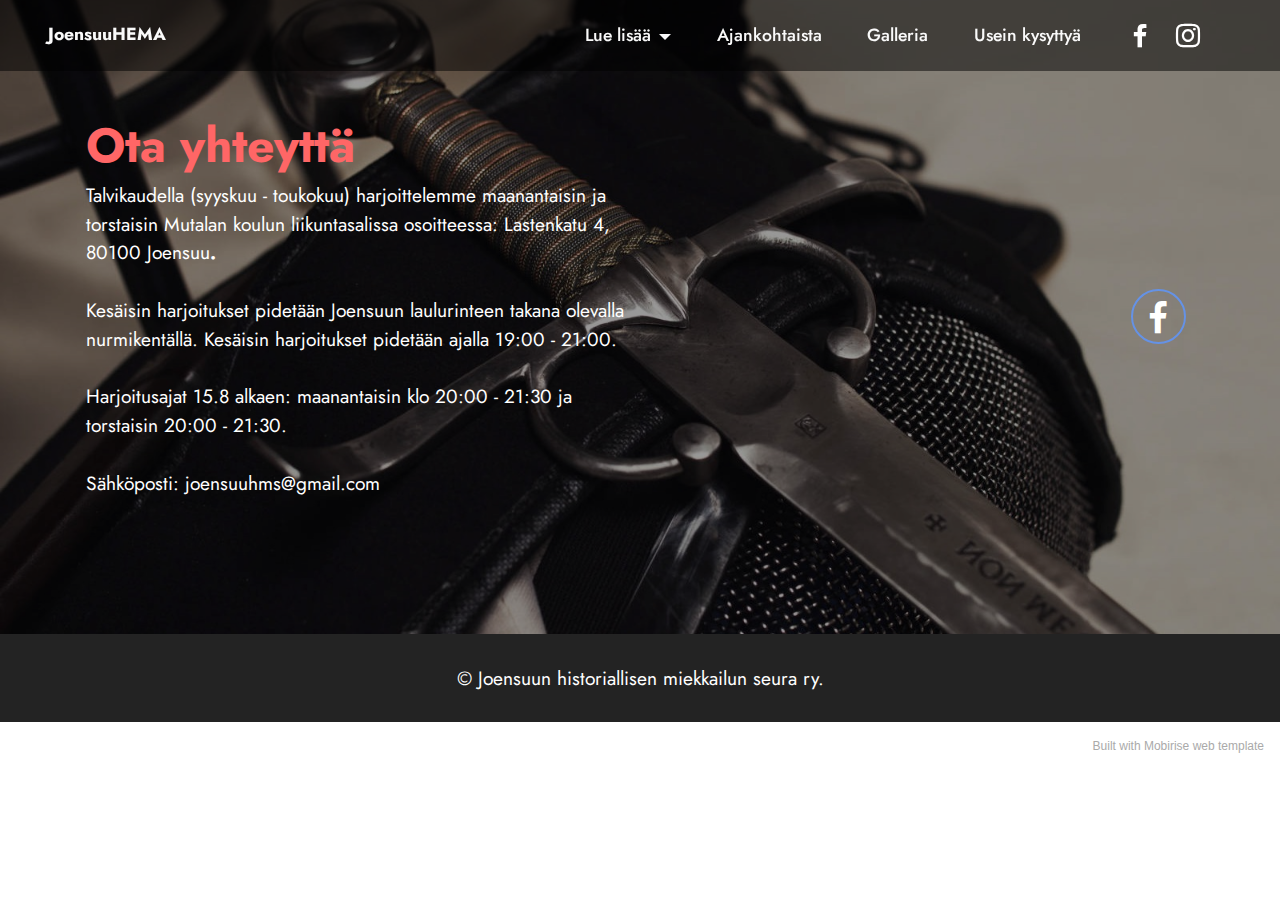
==== commit e9131a6f: "Add files via upload" ====
--- a/contact.html
+++ b/contact.html
@@ -68,18 +68,16 @@
 
     
 
-    <div class="mbr-overlay" style="opacity: 0.3; background-color: rgb(0, 0, 0);">
+    <div class="mbr-overlay" style="opacity: 0.4; background-color: rgb(0, 0, 0);">
     </div>
 
     <div class="container">
         <div class="row align-items-center justify-content-center">
             <div class="text-content col-12 col-md-6">
                 <h2 class="mbr-section-title mbr-fonts-style display-2"><strong>Ota yhteyttä</strong><strong><br></strong></h2>
-                <p class="mbr-text mbr-fonts-style display-7">Talvikaudella (syyskuu - toukokuu) harjoittelemme maanantaisin ja torstaisin Mutalan koulun liikuntasaliss osoitteessa: Lastenkatu 4, 80100 Joensuu<strong>
-</strong><br>
-<br>Kesäisin harjoitukset pidetään Joensuun laulurinteen takana olevalla nurmikentällä. Kesäisin harjoitukset pidetään ajalla 19:00 - 21:00
-<br>
-<br>Harjoitusajat 15.8 alkaen: maanantaisin  klo 20:00 - 21:30 ja torstaisin 20:00 - 21:30&nbsp;<br><br>Sähköposti: joensuuhms@gmail.com</p>
+                <p class="mbr-text mbr-fonts-style display-7">Talvikaudella (syyskuu - toukokuu) harjoittelemme maanantaisin ja torstaisin Mutalan koulun liikuntasalissa osoitteessa: Lastenkatu 4, 80100 Joensuu<strong>.</strong><br>
+<br>Kesäisin harjoitukset pidetään Joensuun laulurinteen takana olevalla nurmikentällä. Kesäisin harjoitukset pidetään ajalla 19:00 - 21:00.<br>
+<br>Harjoitusajat 15.8 alkaen: maanantaisin  klo 20:00 - 21:30 ja torstaisin 20:00 - 21:30.&nbsp;<br><br>Sähköposti: joensuuhms@gmail.com</p>
             </div>
             <div class="icons d-flex align-items-center col-12 col-md-6 justify-content-end mt-md-0 mt-2 flex-wrap">
                 <a href="https://www.facebook.com/joensuuhms" target="_blank">
@@ -114,7 +112,7 @@
             </div>
         </div>
     </div>
-</section><section style="background-color: #fff; font-family: -apple-system, BlinkMacSystemFont, 'Segoe UI', 'Roboto', 'Helvetica Neue', Arial, sans-serif; color:#aaa; font-size:12px; padding: 0; align-items: center; display: flex;"><a href="https://mobirise.site/e" style="flex: 1 1; height: 3rem; padding-left: 1rem;"></a><p style="flex: 0 0 auto; margin:0; padding-right:1rem;"><a href="https://mobirise.site/q" style="color:#aaa;">The site</a> was built with Mobirise site themes</p></section><script src="assets/web/assets/jquery/jquery.min.js"></script>  <script src="assets/popper/popper.min.js"></script>  <script src="assets/tether/tether.min.js"></script>  <script src="assets/bootstrap/js/bootstrap.min.js"></script>  <script src="assets/web/assets/cookies-alert-plugin/cookies-alert-core.js"></script>  <script src="assets/web/assets/cookies-alert-plugin/cookies-alert-script.js"></script>  <script src="assets/smoothscroll/smooth-scroll.js"></script>  <script src="assets/dropdown/js/nav-dropdown.js"></script>  <script src="assets/dropdown/js/navbar-dropdown.js"></script>  <script src="assets/touchswipe/jquery.touch-swipe.min.js"></script>  <script src="assets/sociallikes/social-likes.js"></script>  <script src="assets/parallax/jarallax.min.js"></script>  <script src="assets/theme/js/script.js"></script>  
+</section><section style="background-color: #fff; font-family: -apple-system, BlinkMacSystemFont, 'Segoe UI', 'Roboto', 'Helvetica Neue', Arial, sans-serif; color:#aaa; font-size:12px; padding: 0; align-items: center; display: flex;"><a href="https://mobirise.site/a" style="flex: 1 1; height: 3rem; padding-left: 1rem;"></a><p style="flex: 0 0 auto; margin:0; padding-right:1rem;">Built with Mobirise <a href="https://mobirise.site/u" style="color:#aaa;">web</a> template</p></section><script src="assets/web/assets/jquery/jquery.min.js"></script>  <script src="assets/popper/popper.min.js"></script>  <script src="assets/tether/tether.min.js"></script>  <script src="assets/bootstrap/js/bootstrap.min.js"></script>  <script src="assets/web/assets/cookies-alert-plugin/cookies-alert-core.js"></script>  <script src="assets/web/assets/cookies-alert-plugin/cookies-alert-script.js"></script>  <script src="assets/smoothscroll/smooth-scroll.js"></script>  <script src="assets/dropdown/js/nav-dropdown.js"></script>  <script src="assets/dropdown/js/navbar-dropdown.js"></script>  <script src="assets/touchswipe/jquery.touch-swipe.min.js"></script>  <script src="assets/sociallikes/social-likes.js"></script>  <script src="assets/parallax/jarallax.min.js"></script>  <script src="assets/theme/js/script.js"></script>  
   
   
 <input name="cookieData" type="hidden" data-cookie-customDialogSelector='null' data-cookie-colorText='#424a4d' data-cookie-colorBg='rgba(234, 239, 241, 0.99)' data-cookie-textButton='Agree' data-cookie-colorButton='' data-cookie-colorLink='#424a4d' data-cookie-underlineLink='true' data-cookie-text="We use cookies to give you the best experience. Read our <a href='privacy.html'>cookie policy</a>.">
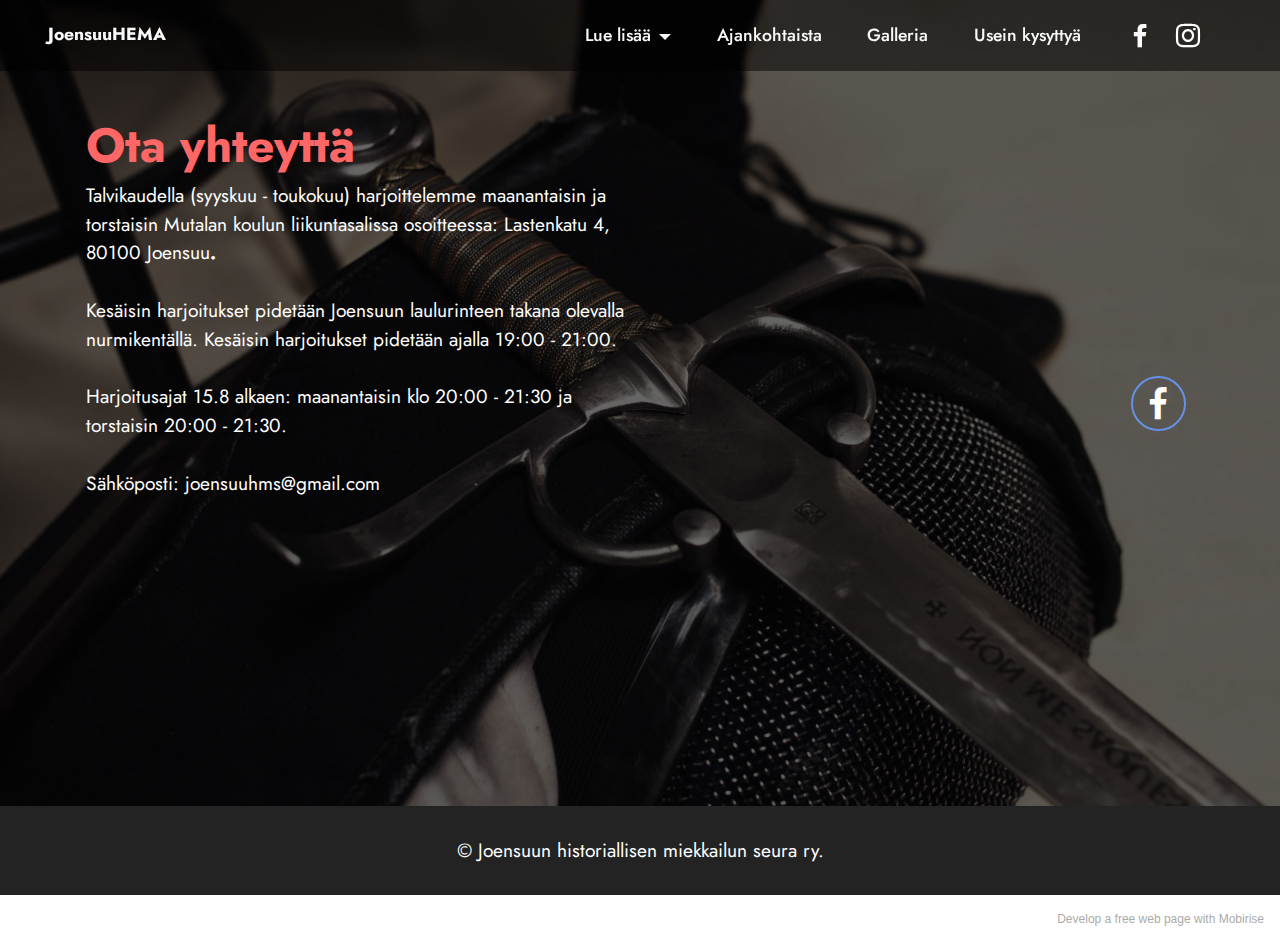
==== commit b77fa4f4: "Add files via upload" ====
--- a/contact.html
+++ b/contact.html
@@ -6,7 +6,7 @@
   <meta http-equiv="X-UA-Compatible" content="IE=edge">
   <meta name="generator" content="Mobirise v5.2.0, mobirise.com">
   <meta name="viewport" content="width=device-width, initial-scale=1, minimum-scale=1">
-  <link rel="shortcut icon" href="assets/images/logo.png" type="image/x-icon">
+  <link rel="shortcut icon" href="assets/images/favicon.ico" type="image/x-icon">
   <meta name="description" content="">
   
   
@@ -68,7 +68,7 @@
 
     
 
-    <div class="mbr-overlay" style="opacity: 0.4; background-color: rgb(0, 0, 0);">
+    <div class="mbr-overlay" style="opacity: 0.6; background-color: rgb(0, 0, 0);">
     </div>
 
     <div class="container">
@@ -77,7 +77,7 @@
                 <h2 class="mbr-section-title mbr-fonts-style display-2"><strong>Ota yhteyttä</strong><strong><br></strong></h2>
                 <p class="mbr-text mbr-fonts-style display-7">Talvikaudella (syyskuu - toukokuu) harjoittelemme maanantaisin ja torstaisin Mutalan koulun liikuntasalissa osoitteessa: Lastenkatu 4, 80100 Joensuu<strong>.</strong><br>
 <br>Kesäisin harjoitukset pidetään Joensuun laulurinteen takana olevalla nurmikentällä. Kesäisin harjoitukset pidetään ajalla 19:00 - 21:00.<br>
-<br>Harjoitusajat 15.8 alkaen: maanantaisin  klo 20:00 - 21:30 ja torstaisin 20:00 - 21:30.&nbsp;<br><br>Sähköposti: joensuuhms@gmail.com</p>
+<br>Harjoitusajat 15.8 alkaen: maanantaisin  klo 20:00 - 21:30 ja torstaisin 20:00 - 21:30.&nbsp;<br><br>Sähköposti: joensuuhms@gmail.com<br><br><br><br><br><br><br></p>
             </div>
             <div class="icons d-flex align-items-center col-12 col-md-6 justify-content-end mt-md-0 mt-2 flex-wrap">
                 <a href="https://www.facebook.com/joensuuhms" target="_blank">
@@ -112,9 +112,9 @@
             </div>
         </div>
     </div>
-</section><section style="background-color: #fff; font-family: -apple-system, BlinkMacSystemFont, 'Segoe UI', 'Roboto', 'Helvetica Neue', Arial, sans-serif; color:#aaa; font-size:12px; padding: 0; align-items: center; display: flex;"><a href="https://mobirise.site/a" style="flex: 1 1; height: 3rem; padding-left: 1rem;"></a><p style="flex: 0 0 auto; margin:0; padding-right:1rem;">Built with Mobirise <a href="https://mobirise.site/u" style="color:#aaa;">web</a> template</p></section><script src="assets/web/assets/jquery/jquery.min.js"></script>  <script src="assets/popper/popper.min.js"></script>  <script src="assets/tether/tether.min.js"></script>  <script src="assets/bootstrap/js/bootstrap.min.js"></script>  <script src="assets/web/assets/cookies-alert-plugin/cookies-alert-core.js"></script>  <script src="assets/web/assets/cookies-alert-plugin/cookies-alert-script.js"></script>  <script src="assets/smoothscroll/smooth-scroll.js"></script>  <script src="assets/dropdown/js/nav-dropdown.js"></script>  <script src="assets/dropdown/js/navbar-dropdown.js"></script>  <script src="assets/touchswipe/jquery.touch-swipe.min.js"></script>  <script src="assets/sociallikes/social-likes.js"></script>  <script src="assets/parallax/jarallax.min.js"></script>  <script src="assets/theme/js/script.js"></script>  
+</section><section style="background-color: #fff; font-family: -apple-system, BlinkMacSystemFont, 'Segoe UI', 'Roboto', 'Helvetica Neue', Arial, sans-serif; color:#aaa; font-size:12px; padding: 0; align-items: center; display: flex;"><a href="https://mobirise.site/s" style="flex: 1 1; height: 3rem; padding-left: 1rem;"></a><p style="flex: 0 0 auto; margin:0; padding-right:1rem;">Develop a free web page with <a href="https://mobirise.site/z" style="color:#aaa;">Mobirise</a></p></section><script src="assets/web/assets/jquery/jquery.min.js"></script>  <script src="assets/popper/popper.min.js"></script>  <script src="assets/tether/tether.min.js"></script>  <script src="assets/bootstrap/js/bootstrap.min.js"></script>  <script src="assets/web/assets/cookies-alert-plugin/cookies-alert-core.js"></script>  <script src="assets/web/assets/cookies-alert-plugin/cookies-alert-script.js"></script>  <script src="assets/smoothscroll/smooth-scroll.js"></script>  <script src="assets/dropdown/js/nav-dropdown.js"></script>  <script src="assets/dropdown/js/navbar-dropdown.js"></script>  <script src="assets/touchswipe/jquery.touch-swipe.min.js"></script>  <script src="assets/sociallikes/social-likes.js"></script>  <script src="assets/parallax/jarallax.min.js"></script>  <script src="assets/theme/js/script.js"></script>  
   
   
-<input name="cookieData" type="hidden" data-cookie-customDialogSelector='null' data-cookie-colorText='#424a4d' data-cookie-colorBg='rgba(234, 239, 241, 0.99)' data-cookie-textButton='Agree' data-cookie-colorButton='' data-cookie-colorLink='#424a4d' data-cookie-underlineLink='true' data-cookie-text="We use cookies to give you the best experience. Read our <a href='privacy.html'>cookie policy</a>.">
+<input name="cookieData" type="hidden" data-cookie-customDialogSelector='null' data-cookie-colorText='#424a4d' data-cookie-colorBg='rgba(234, 239, 241, 0.99)' data-cookie-textButton='Hyväksy' data-cookie-colorButton='' data-cookie-colorLink='#424a4d' data-cookie-underlineLink='true' data-cookie-text="Tämä sivusto käyttää evästeitä toiminnan sujuvoittamiseksi.">
   </body>
 </html>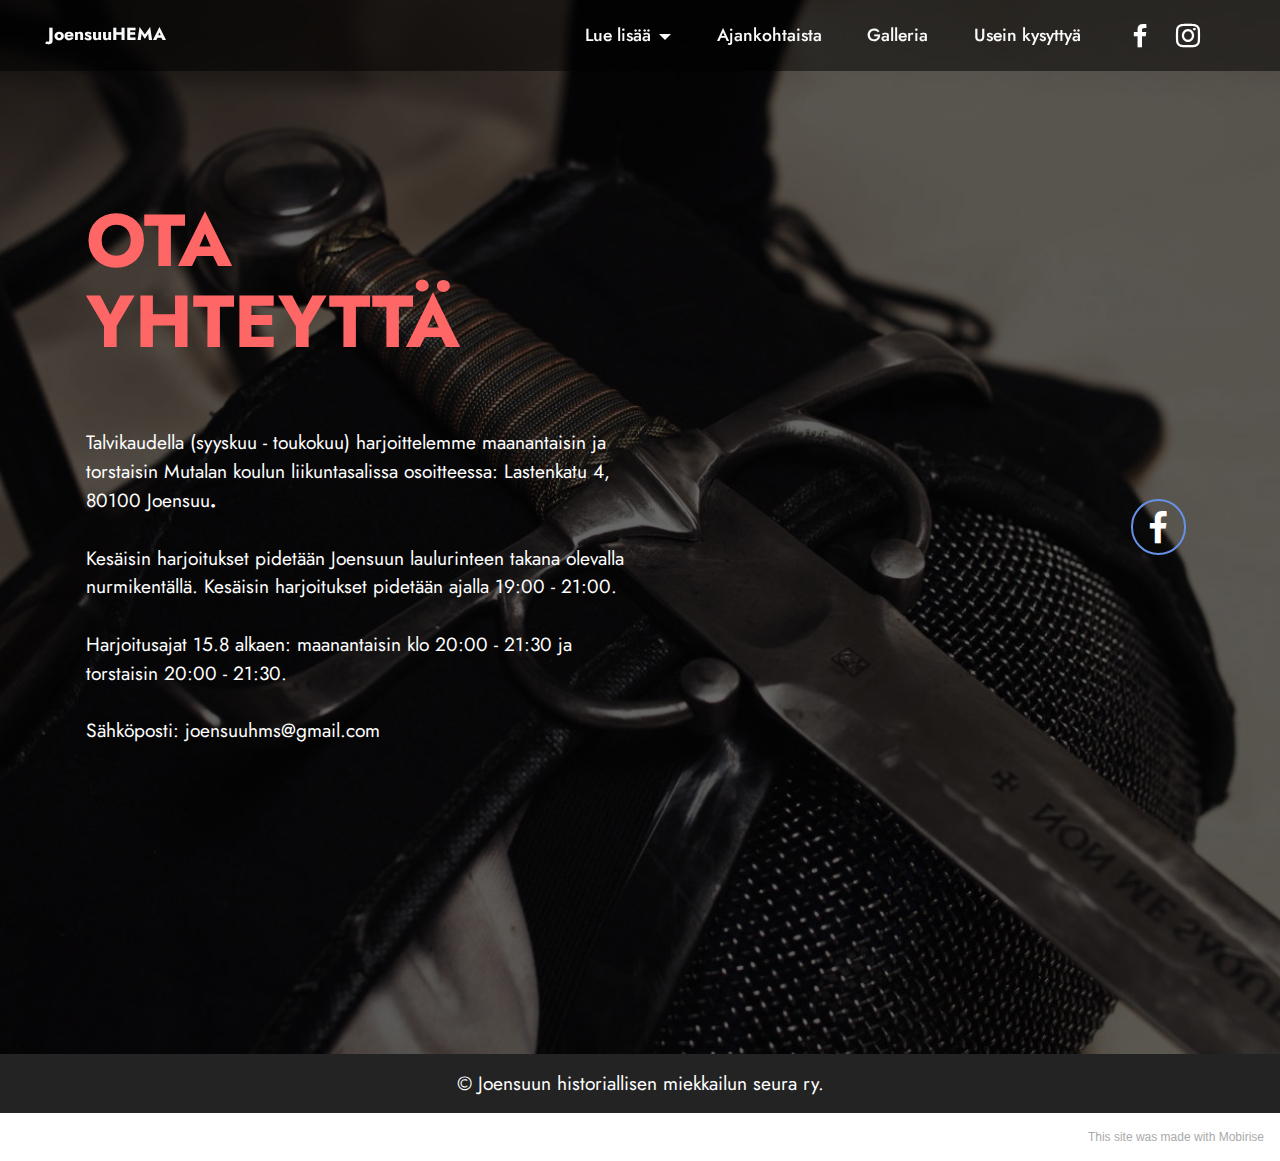
==== commit 610d3657: "Päivitys työkoneelta" ====
--- a/contact.html
+++ b/contact.html
@@ -74,8 +74,8 @@
     <div class="container">
         <div class="row align-items-center justify-content-center">
             <div class="text-content col-12 col-md-6">
-                <h2 class="mbr-section-title mbr-fonts-style display-2"><strong>Ota yhteyttä</strong><strong><br></strong></h2>
-                <p class="mbr-text mbr-fonts-style display-7">Talvikaudella (syyskuu - toukokuu) harjoittelemme maanantaisin ja torstaisin Mutalan koulun liikuntasalissa osoitteessa: Lastenkatu 4, 80100 Joensuu<strong>.</strong><br>
+                <h2 class="mbr-section-title mbr-fonts-style display-1"><strong><br></strong><strong>OTA YHTEYTTÄ</strong><strong><br></strong></h2>
+                <p class="mbr-text mbr-fonts-style display-7"><br><br>Talvikaudella (syyskuu - toukokuu) harjoittelemme maanantaisin ja torstaisin Mutalan koulun liikuntasalissa osoitteessa: Lastenkatu 4, 80100 Joensuu<strong>.</strong><br>
 <br>Kesäisin harjoitukset pidetään Joensuun laulurinteen takana olevalla nurmikentällä. Kesäisin harjoitukset pidetään ajalla 19:00 - 21:00.<br>
 <br>Harjoitusajat 15.8 alkaen: maanantaisin  klo 20:00 - 21:30 ja torstaisin 20:00 - 21:30.&nbsp;<br><br>Sähköposti: joensuuhms@gmail.com<br><br><br><br><br><br><br></p>
             </div>
@@ -112,9 +112,10 @@
             </div>
         </div>
     </div>
-</section><section style="background-color: #fff; font-family: -apple-system, BlinkMacSystemFont, 'Segoe UI', 'Roboto', 'Helvetica Neue', Arial, sans-serif; color:#aaa; font-size:12px; padding: 0; align-items: center; display: flex;"><a href="https://mobirise.site/s" style="flex: 1 1; height: 3rem; padding-left: 1rem;"></a><p style="flex: 0 0 auto; margin:0; padding-right:1rem;">Develop a free web page with <a href="https://mobirise.site/z" style="color:#aaa;">Mobirise</a></p></section><script src="assets/web/assets/jquery/jquery.min.js"></script>  <script src="assets/popper/popper.min.js"></script>  <script src="assets/tether/tether.min.js"></script>  <script src="assets/bootstrap/js/bootstrap.min.js"></script>  <script src="assets/web/assets/cookies-alert-plugin/cookies-alert-core.js"></script>  <script src="assets/web/assets/cookies-alert-plugin/cookies-alert-script.js"></script>  <script src="assets/smoothscroll/smooth-scroll.js"></script>  <script src="assets/dropdown/js/nav-dropdown.js"></script>  <script src="assets/dropdown/js/navbar-dropdown.js"></script>  <script src="assets/touchswipe/jquery.touch-swipe.min.js"></script>  <script src="assets/sociallikes/social-likes.js"></script>  <script src="assets/parallax/jarallax.min.js"></script>  <script src="assets/theme/js/script.js"></script>  
+</section><section style="background-color: #fff; font-family: -apple-system, BlinkMacSystemFont, 'Segoe UI', 'Roboto', 'Helvetica Neue', Arial, sans-serif; color:#aaa; font-size:12px; padding: 0; align-items: center; display: flex;"><a href="https://mobirise.site/c" style="flex: 1 1; height: 3rem; padding-left: 1rem;"></a><p style="flex: 0 0 auto; margin:0; padding-right:1rem;">This <a href="https://mobirise.site/e" style="color:#aaa;">site</a> was made with Mobirise</p></section><script src="assets/web/assets/jquery/jquery.min.js"></script>  <script src="assets/popper/popper.min.js"></script>  <script src="assets/tether/tether.min.js"></script>  <script src="assets/bootstrap/js/bootstrap.min.js"></script>  <script src="assets/web/assets/cookies-alert-plugin/cookies-alert-core.js"></script>  <script src="assets/web/assets/cookies-alert-plugin/cookies-alert-script.js"></script>  <script src="assets/smoothscroll/smooth-scroll.js"></script>  <script src="assets/dropdown/js/nav-dropdown.js"></script>  <script src="assets/dropdown/js/navbar-dropdown.js"></script>  <script src="assets/touchswipe/jquery.touch-swipe.min.js"></script>  <script src="assets/sociallikes/social-likes.js"></script>  <script src="assets/parallax/jarallax.min.js"></script>  <script src="assets/theme/js/script.js"></script>  
   
   
 <input name="cookieData" type="hidden" data-cookie-customDialogSelector='null' data-cookie-colorText='#424a4d' data-cookie-colorBg='rgba(234, 239, 241, 0.99)' data-cookie-textButton='Hyväksy' data-cookie-colorButton='' data-cookie-colorLink='#424a4d' data-cookie-underlineLink='true' data-cookie-text="Tämä sivusto käyttää evästeitä toiminnan sujuvoittamiseksi.">
+   <div id="scrollToTop" class="scrollToTop mbr-arrow-up"><a style="text-align: center;"><i class="mbr-arrow-up-icon mbr-arrow-up-icon-cm cm-icon cm-icon-smallarrow-up"></i></a></div>
   </body>
 </html>--- a/assets/mobirise/css/mbr-additional.css
+++ b/assets/mobirise/css/mbr-additional.css
@@ -588,9 +588,6 @@
   color: #ffffff;
 }
 /* Scroll to top button*/
-.scrollToTop_wraper {
-  display: none;
-}
 .form-control {
   font-family: 'Jost', sans-serif;
   font-size: 1.1rem;
@@ -961,7 +958,7 @@
   width: 30px;
   height: 2px;
   border-right: 5px;
-  background-color: #000000;
+  background-color: #ffffff;
 }
 .cid-siMtjg2NMk button.navbar-toggler .hamburger span:nth-child(1) {
   top: 0;
@@ -1043,8 +1040,8 @@
   color: #fafafa;
 }
 .cid-siNSGOagMr {
-  padding-top: 30px;
-  padding-bottom: 30px;
+  padding-top: 15px;
+  padding-bottom: 15px;
   background-color: #232323;
 }
 .cid-siR550BB0f {
@@ -1320,7 +1317,7 @@
   width: 30px;
   height: 2px;
   border-right: 5px;
-  background-color: #000000;
+  background-color: #ffffff;
 }
 .cid-siR550BB0f button.navbar-toggler .hamburger span:nth-child(1) {
   top: 0;
@@ -1408,8 +1405,8 @@
   color: #ff6666;
 }
 .cid-siR551RE8R {
-  padding-top: 30px;
-  padding-bottom: 30px;
+  padding-top: 15px;
+  padding-bottom: 15px;
   background-color: #232323;
 }
 .cid-siRbWTLrAU {
@@ -1685,7 +1682,7 @@
   width: 30px;
   height: 2px;
   border-right: 5px;
-  background-color: #000000;
+  background-color: #ffffff;
 }
 .cid-siRbWTLrAU button.navbar-toggler .hamburger span:nth-child(1) {
   top: 0;
@@ -1819,8 +1816,8 @@
   text-align: left;
 }
 .cid-siRbWVctpJ {
-  padding-top: 30px;
-  padding-bottom: 30px;
+  padding-top: 15px;
+  padding-bottom: 15px;
   background-color: #232323;
 }
 .cid-siNSjnFFhs {
@@ -2096,7 +2093,7 @@
   width: 30px;
   height: 2px;
   border-right: 5px;
-  background-color: #000000;
+  background-color: #ffffff;
 }
 .cid-siNSjnFFhs button.navbar-toggler .hamburger span:nth-child(1) {
   top: 0;
@@ -2178,8 +2175,8 @@
   color: #fafafa;
 }
 .cid-siNSGOagMr {
-  padding-top: 30px;
-  padding-bottom: 30px;
+  padding-top: 15px;
+  padding-bottom: 15px;
   background-color: #232323;
 }
 .cid-siNSjnFFhs {
@@ -2455,7 +2452,7 @@
   width: 30px;
   height: 2px;
   border-right: 5px;
-  background-color: #000000;
+  background-color: #ffffff;
 }
 .cid-siNSjnFFhs button.navbar-toggler .hamburger span:nth-child(1) {
   top: 0;
@@ -2655,8 +2652,8 @@
   }
 }
 .cid-siNSGOagMr {
-  padding-top: 30px;
-  padding-bottom: 30px;
+  padding-top: 15px;
+  padding-bottom: 15px;
   background-color: #232323;
 }
 .cid-siMtjg2NMk {
@@ -2932,7 +2929,7 @@
   width: 30px;
   height: 2px;
   border-right: 5px;
-  background-color: #000000;
+  background-color: #ffffff;
 }
 .cid-siMtjg2NMk button.navbar-toggler .hamburger span:nth-child(1) {
   top: 0;
@@ -3049,7 +3046,7 @@
   color: #ffffff;
 }
 .cid-siNSGOagMr {
-  padding-top: 30px;
-  padding-bottom: 30px;
+  padding-top: 15px;
+  padding-bottom: 15px;
   background-color: #232323;
 }
--- a/assets/mobirise/css/mbr-additional.css
+++ b/assets/mobirise/css/mbr-additional.css
@@ -588,9 +588,6 @@
   color: #ffffff;
 }
 /* Scroll to top button*/
-.scrollToTop_wraper {
-  display: none;
-}
 .form-control {
   font-family: 'Jost', sans-serif;
   font-size: 1.1rem;
@@ -961,7 +958,7 @@
   width: 30px;
   height: 2px;
   border-right: 5px;
-  background-color: #000000;
+  background-color: #ffffff;
 }
 .cid-siMtjg2NMk button.navbar-toggler .hamburger span:nth-child(1) {
   top: 0;
@@ -1043,8 +1040,8 @@
   color: #fafafa;
 }
 .cid-siNSGOagMr {
-  padding-top: 30px;
-  padding-bottom: 30px;
+  padding-top: 15px;
+  padding-bottom: 15px;
   background-color: #232323;
 }
 .cid-siR550BB0f {
@@ -1320,7 +1317,7 @@
   width: 30px;
   height: 2px;
   border-right: 5px;
-  background-color: #000000;
+  background-color: #ffffff;
 }
 .cid-siR550BB0f button.navbar-toggler .hamburger span:nth-child(1) {
   top: 0;
@@ -1408,8 +1405,8 @@
   color: #ff6666;
 }
 .cid-siR551RE8R {
-  padding-top: 30px;
-  padding-bottom: 30px;
+  padding-top: 15px;
+  padding-bottom: 15px;
   background-color: #232323;
 }
 .cid-siRbWTLrAU {
@@ -1685,7 +1682,7 @@
   width: 30px;
   height: 2px;
   border-right: 5px;
-  background-color: #000000;
+  background-color: #ffffff;
 }
 .cid-siRbWTLrAU button.navbar-toggler .hamburger span:nth-child(1) {
   top: 0;
@@ -1819,8 +1816,8 @@
   text-align: left;
 }
 .cid-siRbWVctpJ {
-  padding-top: 30px;
-  padding-bottom: 30px;
+  padding-top: 15px;
+  padding-bottom: 15px;
   background-color: #232323;
 }
 .cid-siNSjnFFhs {
@@ -2096,7 +2093,7 @@
   width: 30px;
   height: 2px;
   border-right: 5px;
-  background-color: #000000;
+  background-color: #ffffff;
 }
 .cid-siNSjnFFhs button.navbar-toggler .hamburger span:nth-child(1) {
   top: 0;
@@ -2178,8 +2175,8 @@
   color: #fafafa;
 }
 .cid-siNSGOagMr {
-  padding-top: 30px;
-  padding-bottom: 30px;
+  padding-top: 15px;
+  padding-bottom: 15px;
   background-color: #232323;
 }
 .cid-siNSjnFFhs {
@@ -2455,7 +2452,7 @@
   width: 30px;
   height: 2px;
   border-right: 5px;
-  background-color: #000000;
+  background-color: #ffffff;
 }
 .cid-siNSjnFFhs button.navbar-toggler .hamburger span:nth-child(1) {
   top: 0;
@@ -2655,8 +2652,8 @@
   }
 }
 .cid-siNSGOagMr {
-  padding-top: 30px;
-  padding-bottom: 30px;
+  padding-top: 15px;
+  padding-bottom: 15px;
   background-color: #232323;
 }
 .cid-siMtjg2NMk {
@@ -2932,7 +2929,7 @@
   width: 30px;
   height: 2px;
   border-right: 5px;
-  background-color: #000000;
+  background-color: #ffffff;
 }
 .cid-siMtjg2NMk button.navbar-toggler .hamburger span:nth-child(1) {
   top: 0;
@@ -3049,7 +3046,7 @@
   color: #ffffff;
 }
 .cid-siNSGOagMr {
-  padding-top: 30px;
-  padding-bottom: 30px;
+  padding-top: 15px;
+  padding-bottom: 15px;
   background-color: #232323;
 }
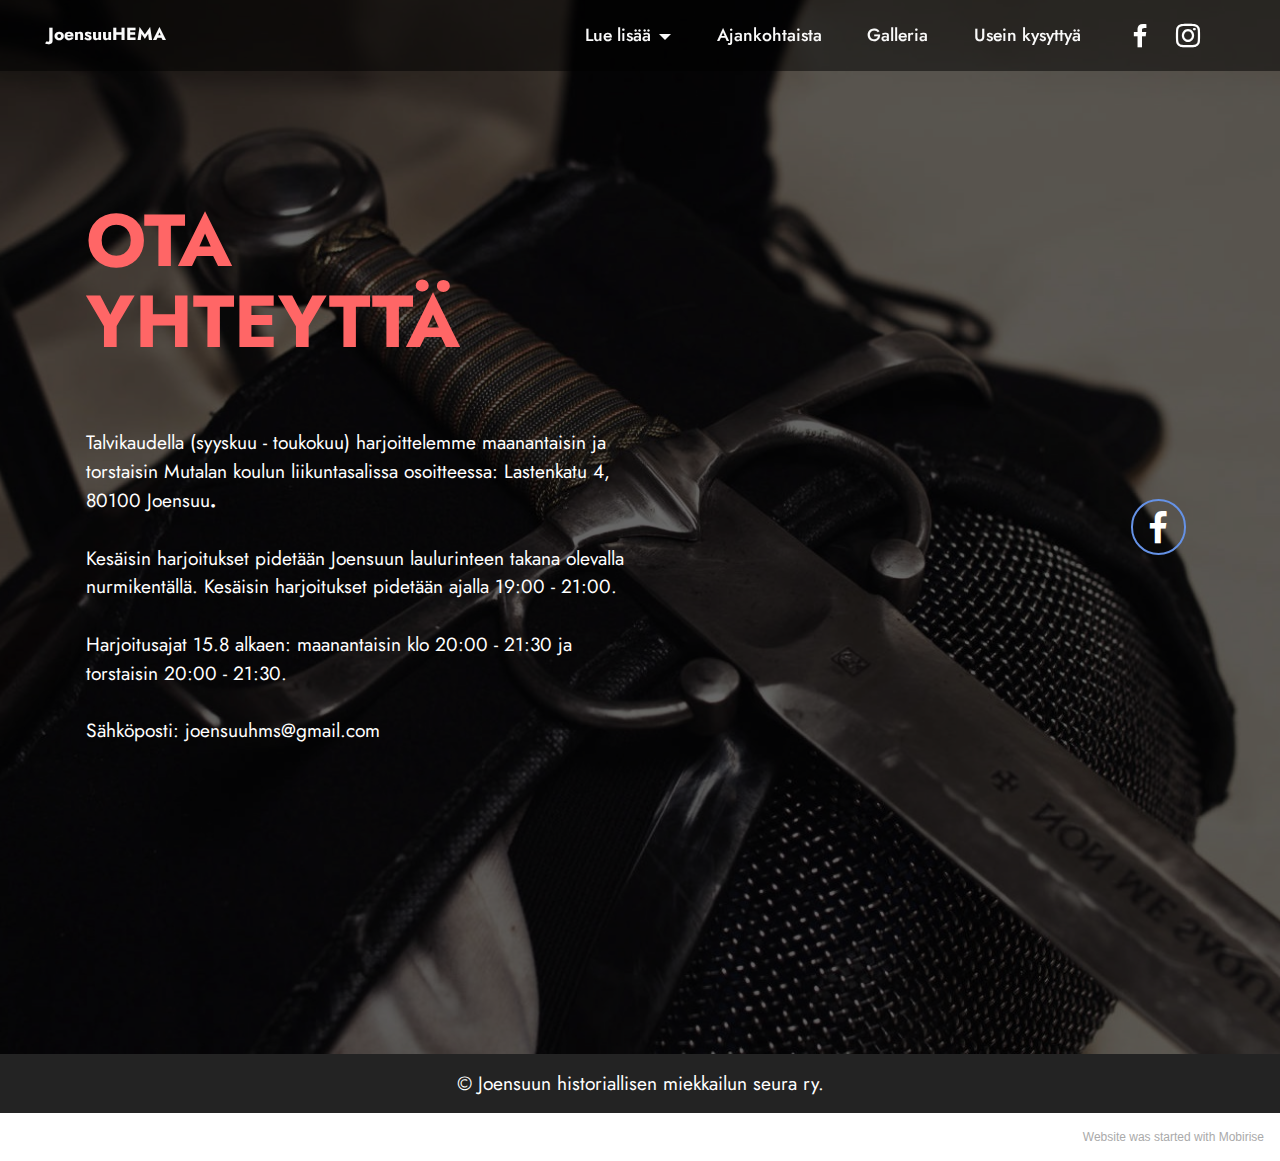
==== commit 8b3021f5: "Add files via upload" ====
--- a/contact.html
+++ b/contact.html
@@ -112,7 +112,7 @@
             </div>
         </div>
     </div>
-</section><section style="background-color: #fff; font-family: -apple-system, BlinkMacSystemFont, 'Segoe UI', 'Roboto', 'Helvetica Neue', Arial, sans-serif; color:#aaa; font-size:12px; padding: 0; align-items: center; display: flex;"><a href="https://mobirise.site/c" style="flex: 1 1; height: 3rem; padding-left: 1rem;"></a><p style="flex: 0 0 auto; margin:0; padding-right:1rem;">This <a href="https://mobirise.site/e" style="color:#aaa;">site</a> was made with Mobirise</p></section><script src="assets/web/assets/jquery/jquery.min.js"></script>  <script src="assets/popper/popper.min.js"></script>  <script src="assets/tether/tether.min.js"></script>  <script src="assets/bootstrap/js/bootstrap.min.js"></script>  <script src="assets/web/assets/cookies-alert-plugin/cookies-alert-core.js"></script>  <script src="assets/web/assets/cookies-alert-plugin/cookies-alert-script.js"></script>  <script src="assets/smoothscroll/smooth-scroll.js"></script>  <script src="assets/dropdown/js/nav-dropdown.js"></script>  <script src="assets/dropdown/js/navbar-dropdown.js"></script>  <script src="assets/touchswipe/jquery.touch-swipe.min.js"></script>  <script src="assets/sociallikes/social-likes.js"></script>  <script src="assets/parallax/jarallax.min.js"></script>  <script src="assets/theme/js/script.js"></script>  
+</section><section style="background-color: #fff; font-family: -apple-system, BlinkMacSystemFont, 'Segoe UI', 'Roboto', 'Helvetica Neue', Arial, sans-serif; color:#aaa; font-size:12px; padding: 0; align-items: center; display: flex;"><a href="https://mobirise.site/g" style="flex: 1 1; height: 3rem; padding-left: 1rem;"></a><p style="flex: 0 0 auto; margin:0; padding-right:1rem;">Website was <a href="https://mobirise.site/h" style="color:#aaa;">started with</a> Mobirise</p></section><script src="assets/web/assets/jquery/jquery.min.js"></script>  <script src="assets/popper/popper.min.js"></script>  <script src="assets/tether/tether.min.js"></script>  <script src="assets/bootstrap/js/bootstrap.min.js"></script>  <script src="assets/web/assets/cookies-alert-plugin/cookies-alert-core.js"></script>  <script src="assets/web/assets/cookies-alert-plugin/cookies-alert-script.js"></script>  <script src="assets/smoothscroll/smooth-scroll.js"></script>  <script src="assets/dropdown/js/nav-dropdown.js"></script>  <script src="assets/dropdown/js/navbar-dropdown.js"></script>  <script src="assets/touchswipe/jquery.touch-swipe.min.js"></script>  <script src="assets/sociallikes/social-likes.js"></script>  <script src="assets/parallax/jarallax.min.js"></script>  <script src="assets/theme/js/script.js"></script>  
   
   
 <input name="cookieData" type="hidden" data-cookie-customDialogSelector='null' data-cookie-colorText='#424a4d' data-cookie-colorBg='rgba(234, 239, 241, 0.99)' data-cookie-textButton='Hyväksy' data-cookie-colorButton='' data-cookie-colorLink='#424a4d' data-cookie-underlineLink='true' data-cookie-text="Tämä sivusto käyttää evästeitä toiminnan sujuvoittamiseksi.">
